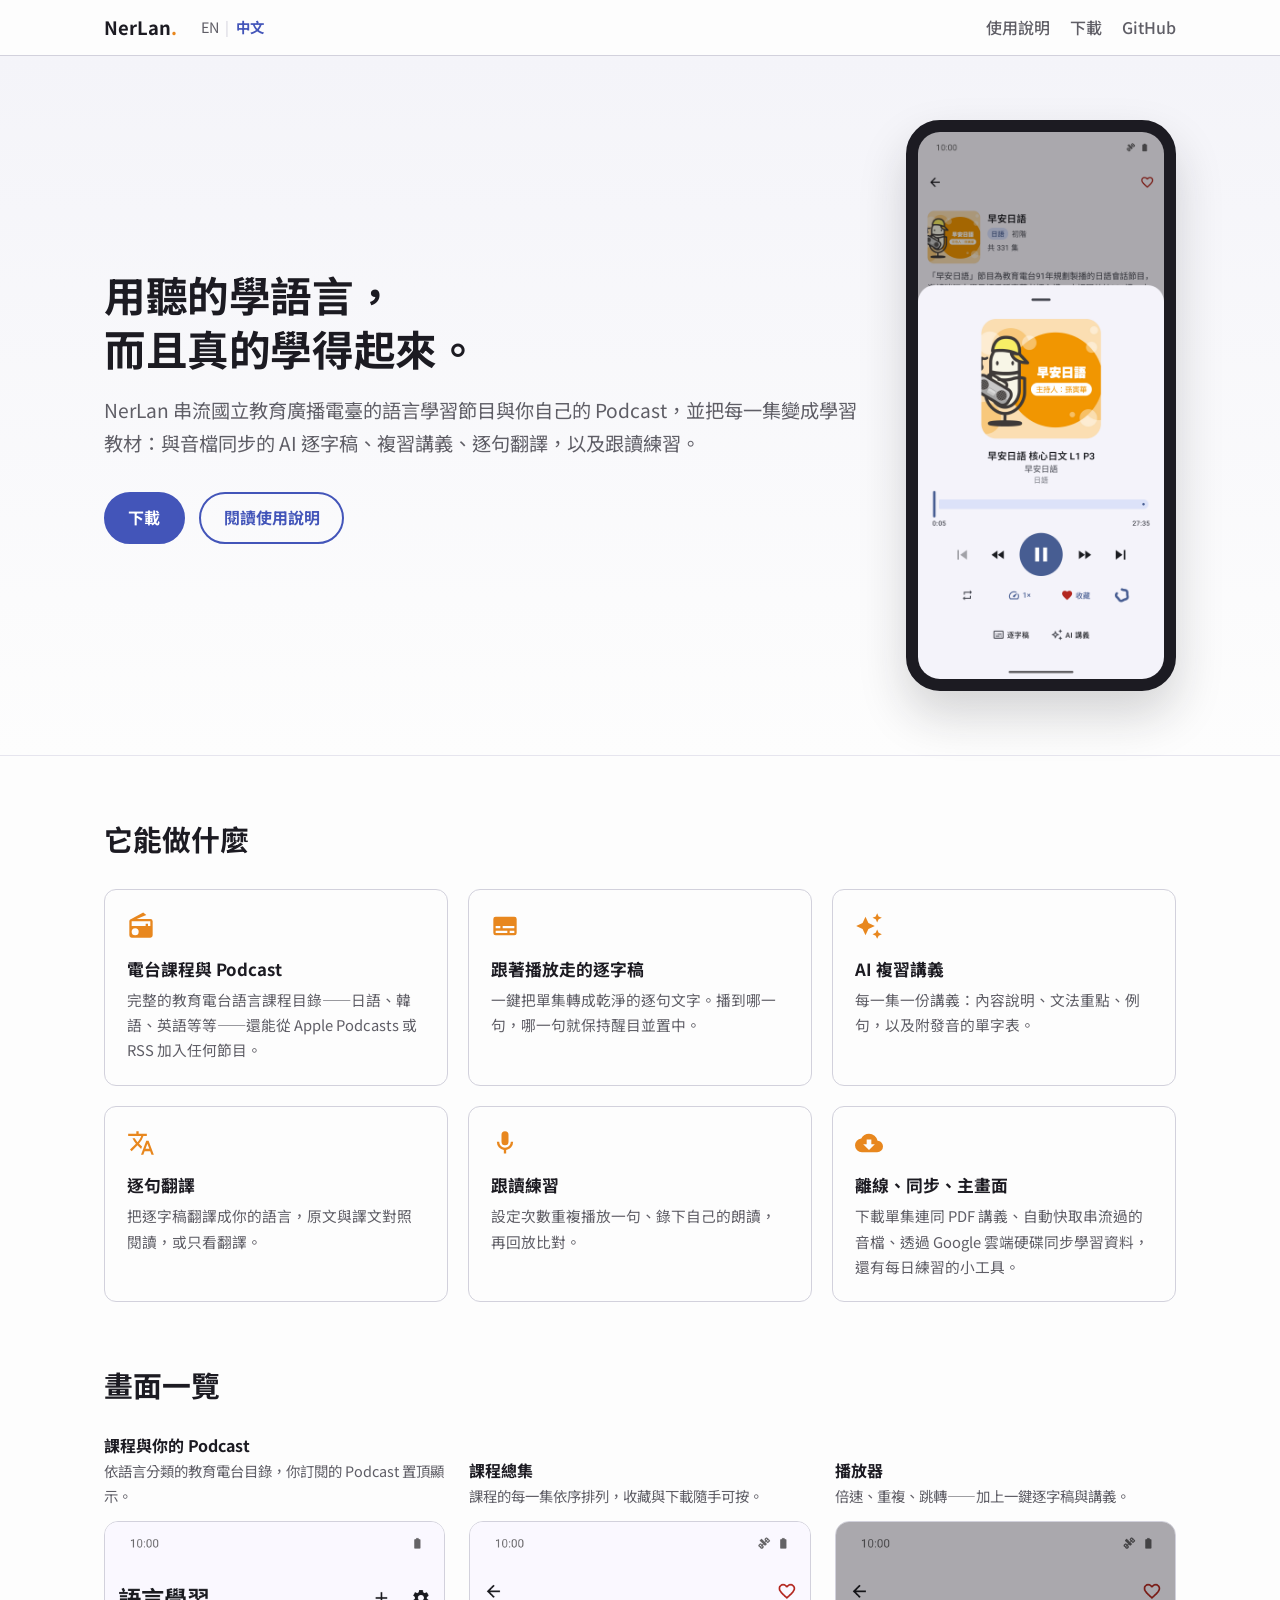
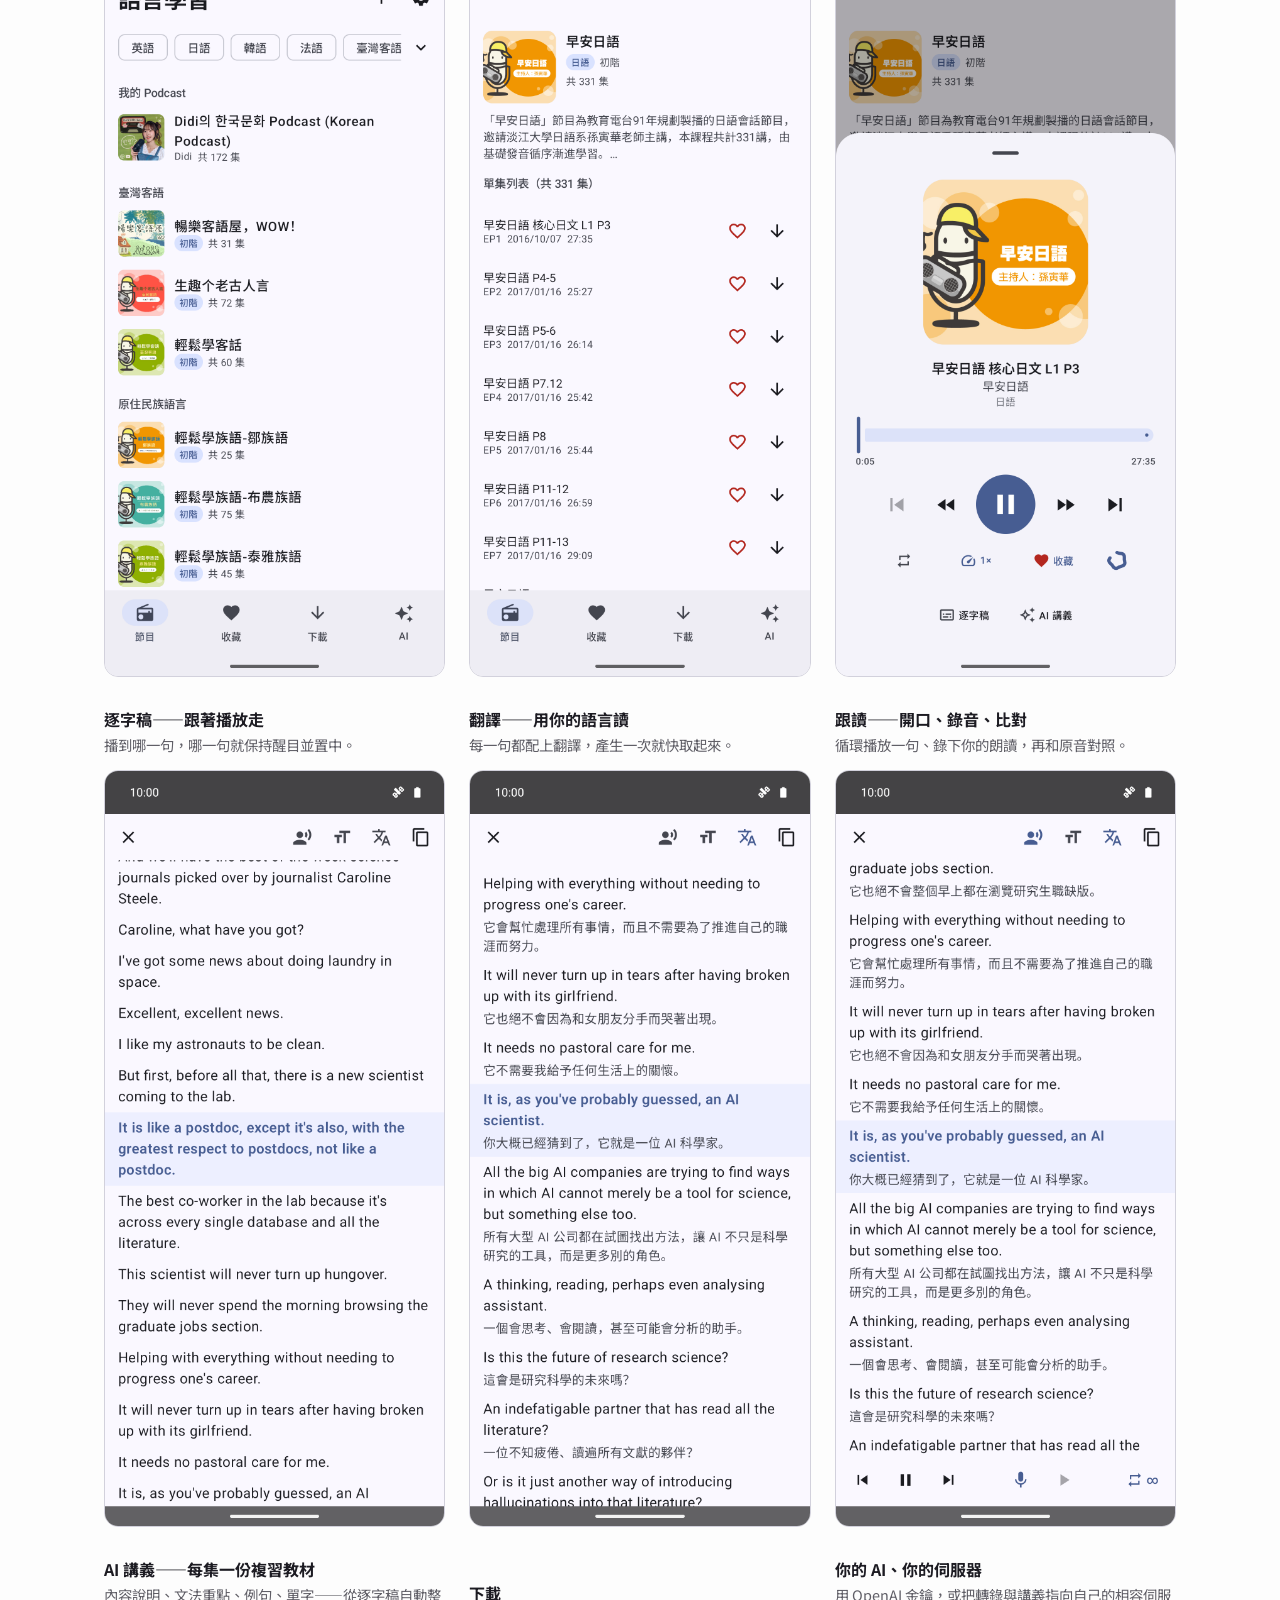
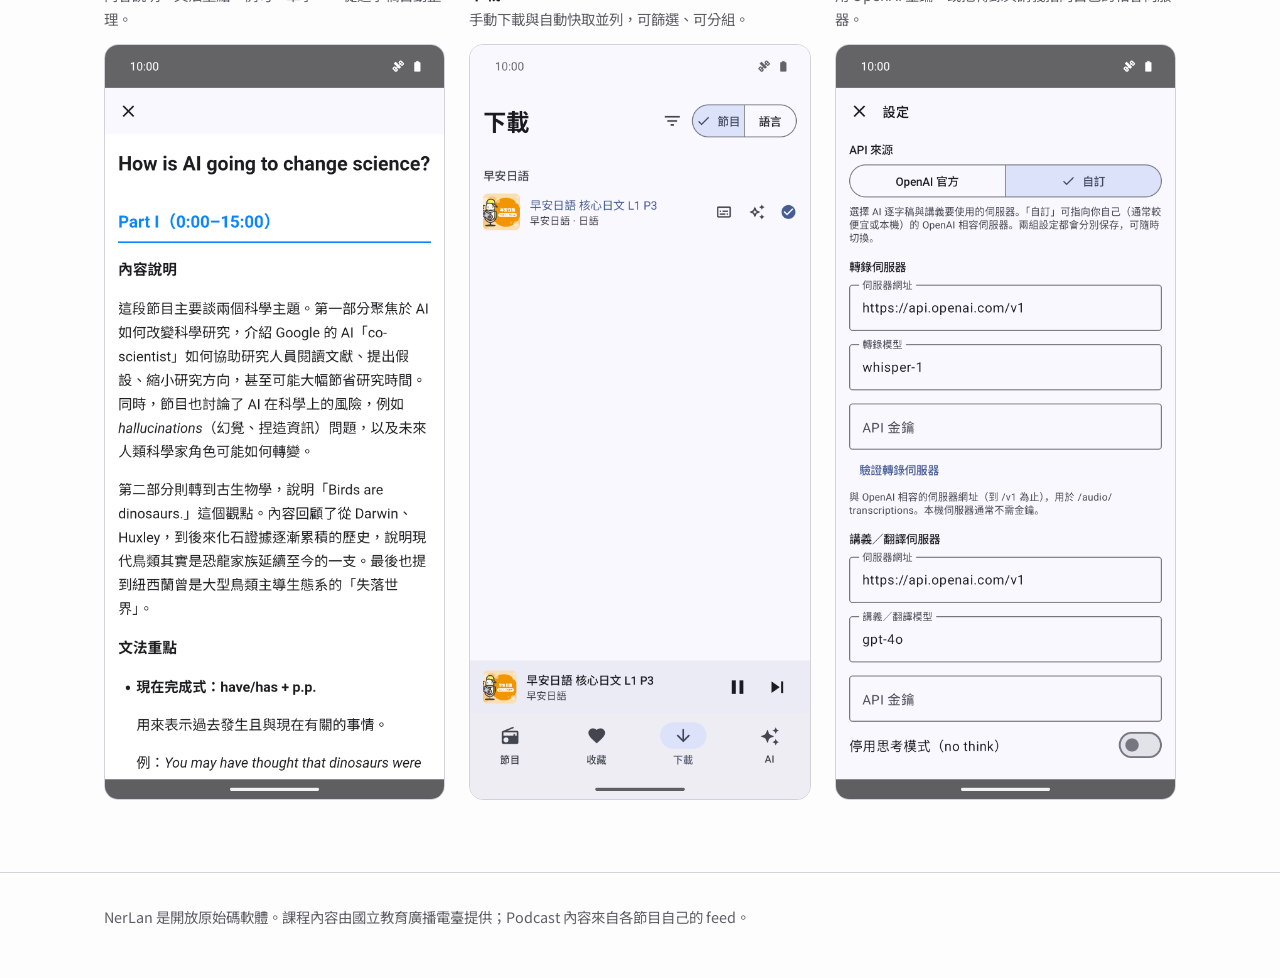
==== docs/zh-tw/index.html @ 179042fc "Add bilingual docs site under docs/, modeled on the EinkBro site Static HTML with no build step, ser" ====
<!-- translated-from: ../index.html @ e503b50 -->
<!DOCTYPE html>
<html lang="zh-Hant-TW">
<head>
  <meta charset="utf-8">
  <meta name="viewport" content="width=device-width, initial-scale=1">
  <title>NerLan — 用聽的學語言，加上 AI 學習工具</title>
  <meta name="description" content="NerLan 把國立教育廣播電臺的語言課程與 Podcast 變成完整的學習流程：與播放同步的 AI 逐字稿、複習講義、翻譯與跟讀練習。">
  <link rel="stylesheet" href="../style.css">
  <script defer src="../lang-banner.js"></script>
</head>
<body>

<nav class="site-nav">
  <div class="container">
    <a href="index.html" class="site-nav__logo">NerLan<span class="dot">.</span></a>
    <button class="nav-toggle" onclick="document.querySelector('.site-nav__links').classList.toggle('open')" aria-label="切換選單">&#9776;</button>
    <ul class="site-nav__links">
      <li><a href="guide.html">使用說明</a></li>
      <li><a href="download.html">下載</a></li>
      <li><a href="https://github.com/plateaukao/nerlan-android">GitHub</a></li>
    </ul>
  </div>
</nav>

<header class="hero">
  <div class="container">
    <div class="hero__copy">
      <h1>用聽的學語言，<br>而且真的學得起來。</h1>
      <p class="tagline">NerLan 串流國立教育廣播電臺的語言學習節目與你自己的 Podcast，並把每一集變成學習教材：與音檔同步的 AI 逐字稿、複習講義、逐句翻譯，以及跟讀練習。</p>
      <div class="hero__cta">
        <a class="btn btn--primary" href="download.html">下載</a>
        <a class="btn btn--ghost" href="guide.html">閱讀使用說明</a>
      </div>
    </div>
    <div class="hero__shot">
      <img src="../images/player.png" alt="NerLan 播放器正在播放日語課程" width="1080" height="2400">
    </div>
  </div>
</header>

<section class="features">
  <div class="container">
    <h2>它能做什麼</h2>
    <div class="features__grid">

      <a class="feature-card" href="guide.html#programs">
        <svg viewBox="0 0 24 24" aria-hidden="true"><path d="M3.24 6.15C2.51 6.43 2 7.17 2 8v12a2 2 0 0 0 2 2h16a2 2 0 0 0 2-2V8a2 2 0 0 0-2-2H8.3l8.26-3.34L13.88.5 3.24 6.15zM7 20a3 3 0 1 1 0-6 3 3 0 0 1 0 6zm13-8h-2v-2h-2v2H4V8h16v4z"/></svg>
        <h3>電台課程與 Podcast</h3>
        <p>完整的教育電台語言課程目錄——日語、韓語、英語等等——還能從 Apple Podcasts 或 RSS 加入任何節目。</p>
      </a>

      <a class="feature-card" href="guide.html#transcripts">
        <svg viewBox="0 0 24 24" aria-hidden="true"><path d="M20 4H4a2 2 0 0 0-2 2v12a2 2 0 0 0 2 2h16a2 2 0 0 0 2-2V6a2 2 0 0 0-2-2zM4 12h4v2H4v-2zm10 6H4v-2h10v2zm6 0h-4v-2h4v2zm0-4H10v-2h10v2z"/></svg>
        <h3>跟著播放走的逐字稿</h3>
        <p>一鍵把單集轉成乾淨的逐句文字。播到哪一句，哪一句就保持醒目並置中。</p>
      </a>

      <a class="feature-card" href="guide.html#handouts">
        <svg viewBox="0 0 24 24" aria-hidden="true"><path d="m19 9 1.25-2.75L23 5l-2.75-1.25L19 1l-1.25 2.75L15 5l2.75 1.25L19 9zm-7.5.5L9 4 6.5 9.5 1 12l5.5 2.5L9 20l2.5-5.5L17 12l-5.5-2.5zM19 15l-1.25 2.75L15 19l2.75 1.25L19 23l1.25-2.75L23 19l-2.75-1.25L19 15z"/></svg>
        <h3>AI 複習講義</h3>
        <p>每一集一份講義：內容說明、文法重點、例句，以及附發音的單字表。</p>
      </a>

      <a class="feature-card" href="guide.html#translation">
        <svg viewBox="0 0 24 24" aria-hidden="true"><path d="m12.87 15.07-2.54-2.51.03-.03A17.52 17.52 0 0 0 14.07 6H17V4h-7V2H8v2H1v2h11.17C11.5 7.92 10.44 9.75 9 11.35 8.07 10.32 7.3 9.19 6.69 8h-2c.73 1.63 1.73 3.17 2.98 4.56l-5.09 5.02L4 19l5-5 3.11 3.11.76-2.04zM18.5 10h-2L12 22h2l1.12-3h4.75L21 22h2l-4.5-12zm-2.62 7 1.62-4.33L19.12 17h-3.24z"/></svg>
        <h3>逐句翻譯</h3>
        <p>把逐字稿翻譯成你的語言，原文與譯文對照閱讀，或只看翻譯。</p>
      </a>

      <a class="feature-card" href="guide.html#shadowing">
        <svg viewBox="0 0 24 24" aria-hidden="true"><path d="M12 14a3 3 0 0 0 3-3V5a3 3 0 0 0-6 0v6a3 3 0 0 0 3 3zm5-3a5 5 0 0 1-10 0H5a7 7 0 0 0 6 6.92V21h2v-3.08A7 7 0 0 0 19 11h-2z"/></svg>
        <h3>跟讀練習</h3>
        <p>設定次數重複播放一句、錄下自己的朗讀，再回放比對。</p>
      </a>

      <a class="feature-card" href="guide.html#downloads">
        <svg viewBox="0 0 24 24" aria-hidden="true"><path d="M19.35 10.04A7.49 7.49 0 0 0 12 4C9.11 4 6.6 5.64 5.35 8.04A5.994 5.994 0 0 0 0 14a6 6 0 0 0 6 6h13a5 5 0 0 0 5-5c0-2.64-2.05-4.78-4.65-4.96zM17 13l-5 5-5-5h3V9h4v4h3z"/></svg>
        <h3>離線、同步、主畫面</h3>
        <p>下載單集連同 PDF 講義、自動快取串流過的音檔、透過 Google 雲端硬碟同步學習資料，還有每日練習的小工具。</p>
      </a>

    </div>
  </div>
</section>

<section class="gallery">
  <div class="container">
    <h2>畫面一覽</h2>
    <div class="gallery__grid">
      <figure class="gallery__item"><img src="../images/podcast.png" alt="節目列表與訂閱的 Podcast" loading="lazy"><figcaption><h3>課程與你的 Podcast</h3><p>依語言分類的教育電台目錄，你訂閱的 Podcast 置頂顯示。</p></figcaption></figure>
      <figure class="gallery__item"><img src="../images/program-detail.png" alt="節目頁與單集列表" loading="lazy"><figcaption><h3>課程總集</h3><p>課程的每一集依序排列，收藏與下載隨手可按。</p></figcaption></figure>
      <figure class="gallery__item"><img src="../images/player.png" alt="完整播放器" loading="lazy"><figcaption><h3>播放器</h3><p>倍速、重複、跳轉——加上一鍵逐字稿與講義。</p></figcaption></figure>
      <figure class="gallery__item"><img src="../images/transcript.png" alt="逐字稿，朗讀中的句子醒目顯示" loading="lazy"><figcaption><h3>逐字稿——跟著播放走</h3><p>播到哪一句，哪一句就保持醒目並置中。</p></figcaption></figure>
      <figure class="gallery__item"><img src="../images/translation.png" alt="雙語逐字稿，每句下方附翻譯" loading="lazy"><figcaption><h3>翻譯——用你的語言讀</h3><p>每一句都配上翻譯，產生一次就快取起來。</p></figcaption></figure>
      <figure class="gallery__item"><img src="../images/shadowing.png" alt="跟讀模式與練習控制列" loading="lazy"><figcaption><h3>跟讀——開口、錄音、比對</h3><p>循環播放一句、錄下你的朗讀，再和原音對照。</p></figcaption></figure>
      <figure class="gallery__item"><img src="../images/handout.png" alt="AI 產生的複習講義" loading="lazy"><figcaption><h3>AI 講義——每集一份複習教材</h3><p>內容說明、文法重點、例句、單字——從逐字稿自動整理。</p></figcaption></figure>
      <figure class="gallery__item"><img src="../images/downloads.png" alt="下載分頁" loading="lazy"><figcaption><h3>下載</h3><p>手動下載與自動快取並列，可篩選、可分組。</p></figcaption></figure>
      <figure class="gallery__item"><img src="../images/settings-custom.png" alt="自訂 AI 伺服器設定" loading="lazy"><figcaption><h3>你的 AI、你的伺服器</h3><p>用 OpenAI 金鑰，或把轉錄與講義指向自己的相容伺服器。</p></figcaption></figure>
    </div>
  </div>
</section>

<footer class="site-footer">
  <div class="container">
    NerLan 是開放原始碼軟體。課程內容由國立教育廣播電臺提供；Podcast 內容來自各節目自己的 feed。
  </div>
</footer>

</body>
</html>
---- docs/style.css ----
/* NerLan docs site — single stylesheet, no build step.
   Structure follows the EinkBro docs site; palette is NerLan's own:
   indigo from the app's player controls, orange from the app icon. */

@import url('https://fonts.googleapis.com/css2?family=Noto+Sans+TC:wght@400;500;700&family=JetBrains+Mono:wght@400;600&display=swap');

:root {
  --ink: #1c1b22;
  --paper: #fdfdfd;
  --mid: #5f5e66;
  --faint: #e6e5ee;
  --hairline: #d2d1dc;
  --wash: #f4f4f9;
  --accent: #4355b9;
  --accent-soft: #e2e6f9;
  --warm: #e8871e;
  --font-body: 'Noto Sans TC', system-ui, -apple-system, 'Segoe UI', sans-serif;
  --font-mono: 'JetBrains Mono', 'Menlo', monospace;
  --max-w: 1120px;
  --nav-h: 56px;
}

* { box-sizing: border-box; }

html {
  scroll-behavior: smooth;
  scroll-padding-top: calc(var(--nav-h) + 24px);
}

body {
  margin: 0;
  font-family: var(--font-body);
  color: var(--ink);
  background: var(--paper);
  line-height: 1.7;
}

.container {
  max-width: var(--max-w);
  margin: 0 auto;
  padding: 0 24px;
}

a { color: var(--accent); }
a:hover { text-decoration-thickness: 2px; }

h1, h2, h3, h4 { line-height: 1.3; font-weight: 700; }

code {
  font-family: var(--font-mono);
  font-size: 0.875em;
  background: var(--wash);
  border: 1px solid var(--faint);
  border-radius: 4px;
  padding: 0.1em 0.35em;
}

pre {
  background: var(--ink);
  color: var(--paper);
  border-radius: 8px;
  padding: 1rem 1.25rem;
  overflow-x: auto;
}
pre code { background: none; border: none; color: inherit; padding: 0; }

/* ---------- Nav ---------- */

.site-nav {
  position: sticky;
  top: 0;
  z-index: 50;
  height: var(--nav-h);
  background: rgba(253, 253, 253, 0.92);
  backdrop-filter: blur(8px);
  border-bottom: 1px solid var(--hairline);
}

.site-nav .container {
  height: 100%;
  display: flex;
  align-items: center;
  gap: 1.5rem;
}

.site-nav__logo {
  font-weight: 700;
  font-size: 1.15rem;
  text-decoration: none;
  color: var(--ink);
}
.site-nav__logo .dot { color: var(--warm); }

.site-nav__links {
  display: flex;
  gap: 1.25rem;
  list-style: none;
  margin: 0 0 0 auto;
  padding: 0;
}

.site-nav__links a {
  text-decoration: none;
  color: var(--mid);
  font-weight: 500;
}
.site-nav__links a:hover, .site-nav__links a.active { color: var(--accent); }

.site-nav__lang {
  display: flex;
  align-items: center;
  gap: 0.4rem;
  font-size: 0.9rem;
}
.site-nav__lang a { text-decoration: none; color: var(--mid); }
.site-nav__lang a.current { color: var(--accent); font-weight: 700; }
.site-nav__lang-sep { color: var(--hairline); }

.nav-toggle {
  display: none;
  margin-left: auto;
  background: none;
  border: 1px solid var(--hairline);
  border-radius: 6px;
  font-size: 1.1rem;
  padding: 0.15rem 0.5rem;
  cursor: pointer;
  color: var(--ink);
}

/* ---------- Hero ---------- */

.hero {
  background: linear-gradient(180deg, var(--wash) 0%, var(--paper) 100%);
  border-bottom: 1px solid var(--faint);
}

.hero .container {
  display: flex;
  align-items: center;
  gap: 3rem;
  padding-top: 4rem;
  padding-bottom: 4rem;
}

.hero__copy { flex: 1; }

.hero__copy h1 {
  font-size: 2.6rem;
  margin: 0 0 1rem;
  letter-spacing: -0.01em;
}

.hero__copy .tagline {
  font-size: 1.2rem;
  color: var(--mid);
  margin-bottom: 2rem;
}

.hero__cta { display: flex; gap: 0.9rem; flex-wrap: wrap; }

.btn {
  display: inline-block;
  padding: 0.65rem 1.4rem;
  border-radius: 999px;
  text-decoration: none;
  font-weight: 700;
  border: 2px solid var(--accent);
}
.btn--primary { background: var(--accent); color: #fff; }
.btn--primary:hover { background: #364598; border-color: #364598; }
.btn--ghost { color: var(--accent); }
.btn--ghost:hover { background: var(--accent-soft); }

/* Phone bezel drawn in CSS; overflow clips the screenshot so the inner
   corner radius stays parallel to the outer one. */
.hero__shot {
  width: 270px;
  flex-shrink: 0;
  border: 12px solid var(--ink);
  border-radius: 34px;
  background: var(--ink);
  overflow: hidden;
  box-shadow: 0 24px 48px rgba(28, 27, 34, 0.18);
}
.hero__shot img { display: block; width: 100%; height: auto; }

/* ---------- Feature cards ---------- */

.features { padding: 4rem 0; }

.features h2, .gallery h2 { font-size: 1.8rem; margin: 0 0 2rem; }

.features__grid {
  display: grid;
  grid-template-columns: repeat(3, 1fr);
  gap: 1.25rem;
}

.feature-card {
  display: block;
  text-decoration: none;
  color: var(--ink);
  border: 1px solid var(--hairline);
  border-radius: 12px;
  padding: 1.4rem;
  transition: border-color 0.15s, transform 0.15s;
}
.feature-card:hover {
  border-color: var(--accent);
  transform: translateY(-2px);
}
.feature-card svg { width: 28px; height: 28px; fill: var(--warm); }
.feature-card h3 { margin: 0.7rem 0 0.4rem; font-size: 1.05rem; }
.feature-card p { margin: 0; color: var(--mid); font-size: 0.92rem; }

/* ---------- Gallery ---------- */

.gallery { padding: 0 0 4.5rem; }

.gallery__grid {
  display: grid;
  grid-template-columns: repeat(3, 1fr);
  gap: 2rem 1.5rem;
}

/* Caption above the image without reordering markup. */
.gallery__item {
  margin: 0;
  display: flex;
  flex-direction: column-reverse;
}
.gallery__item img {
  width: 100%;
  height: auto;
  border: 1px solid var(--hairline);
  border-radius: 14px;
}
.gallery__item h3 { margin: 0 0 0.2rem; font-size: 1rem; }
.gallery__item p { margin: 0 0 0.8rem; color: var(--mid); font-size: 0.9rem; }

/* ---------- Guide layout ---------- */

.guide-layout {
  display: grid;
  grid-template-columns: 230px 1fr;
  gap: 3rem;
  padding-top: 2.5rem;
  padding-bottom: 4rem;
}

.guide-sidebar {
  position: sticky;
  top: calc(var(--nav-h) + 1.5rem);
  align-self: start;
  max-height: calc(100vh - var(--nav-h) - 3rem);
  overflow-y: auto;
  font-size: 0.92rem;
}

.toc-section {
  font-weight: 700;
  margin: 1.2rem 0 0.3rem;
  color: var(--ink);
}
.toc-section:first-child { margin-top: 0; }

.guide-sidebar ul { list-style: none; margin: 0; padding: 0; }
.guide-sidebar li { margin: 0.25rem 0; }
.guide-sidebar a { text-decoration: none; color: var(--mid); }
.guide-sidebar a:hover { color: var(--accent); }

.guide-main { min-width: 0; }
.guide-main section { margin-bottom: 3rem; }
.guide-main h2 {
  font-size: 1.5rem;
  border-bottom: 2px solid var(--faint);
  padding-bottom: 0.4rem;
  margin: 0 0 1rem;
}
.guide-main h3 { font-size: 1.15rem; margin: 1.6rem 0 0.6rem; }

.device-img {
  width: 300px;
  max-width: 100%;
  height: auto;
  border: 1px solid var(--hairline);
  border-radius: 14px;
  margin: 0.8rem 0;
}

.img-row { display: flex; gap: 1rem; flex-wrap: wrap; }

/* Setting reference rows */
.setting-item {
  display: grid;
  grid-template-columns: 200px 1fr;
  gap: 1rem;
  padding: 0.65rem 0;
  border-bottom: 1px solid var(--faint);
}
.setting-item__name { font-weight: 700; }
.setting-item__desc { color: var(--mid); }

.tag {
  display: inline-block;
  font-size: 0.75rem;
  font-weight: 700;
  color: var(--accent);
  background: var(--accent-soft);
  border-radius: 4px;
  padding: 0.05rem 0.45rem;
  margin-right: 0.4rem;
  vertical-align: 0.1em;
}

.note {
  background: var(--wash);
  border-left: 4px solid var(--warm);
  border-radius: 0 8px 8px 0;
  padding: 0.8rem 1.1rem;
  margin: 1rem 0;
}

/* Tables */
.table-wrap { overflow-x: auto; }

table {
  border-collapse: separate;
  border-spacing: 0;
  width: 100%;
  border: 1px solid var(--hairline);
  border-radius: 10px;
  overflow: hidden;
  font-size: 0.95rem;
}
th, td {
  text-align: left;
  padding: 0.6rem 0.9rem;
  border-bottom: 1px solid var(--faint);
  vertical-align: top;
}
tr:last-child td { border-bottom: none; }
th { background: var(--wash); }

/* ---------- Download page ---------- */

.download-cards {
  display: grid;
  grid-template-columns: repeat(2, 1fr);
  gap: 1.25rem;
  margin: 2rem 0 3rem;
}

.download-card {
  border: 1px solid var(--hairline);
  border-radius: 12px;
  padding: 1.5rem;
}
.download-card h3 { margin-top: 0; }

.changelog-version {
  border-bottom: 1px solid var(--faint);
  padding: 1.2rem 0;
}
.changelog-version h3 {
  font-size: 1.3rem;
  margin: 0 0 0.4rem;
  color: var(--accent);
}
.changelog-version h4 { margin: 0.9rem 0 0.3rem; }
.changelog-version ul { margin: 0.2rem 0 0.6rem; }

/* ---------- Page header / footer ---------- */

.page-header { padding: 2.5rem 0 0; }
.page-header h1 { font-size: 2rem; margin: 0 0 0.4rem; }
.page-header p { color: var(--mid); margin: 0; }

.site-footer {
  border-top: 1px solid var(--hairline);
  padding: 2rem 0 3rem;
  color: var(--mid);
  font-size: 0.9rem;
}

/* ---------- Responsive ---------- */

@media (max-width: 900px) {
  .features__grid, .gallery__grid { grid-template-columns: repeat(2, 1fr); }
}

@media (max-width: 768px) {
  .nav-toggle { display: block; }
  .site-nav__links {
    display: none;
    position: absolute;
    top: var(--nav-h);
    left: 0;
    right: 0;
    background: var(--paper);
    border-bottom: 1px solid var(--hairline);
    flex-direction: column;
    gap: 0;
    padding: 0.5rem 24px 1rem;
  }
  .site-nav__links.open { display: flex; }
  .site-nav__links li { padding: 0.35rem 0; }

  .hero .container { flex-direction: column-reverse; text-align: center; }
  .hero__cta { justify-content: center; }
  .hero__copy h1 { font-size: 2rem; }
  .hero__shot { width: 230px; }

  .guide-layout { grid-template-columns: 1fr; gap: 1.5rem; }
  .guide-sidebar {
    position: static;
    max-height: none;
    border-bottom: 1px solid var(--hairline);
    padding-bottom: 1rem;
  }
  .setting-item { grid-template-columns: 1fr; gap: 0.15rem; }
  .download-cards { grid-template-columns: 1fr; }
}

@media (max-width: 480px) {
  .features__grid, .gallery__grid { grid-template-columns: 1fr; }
  .device-img { width: 100%; }
}
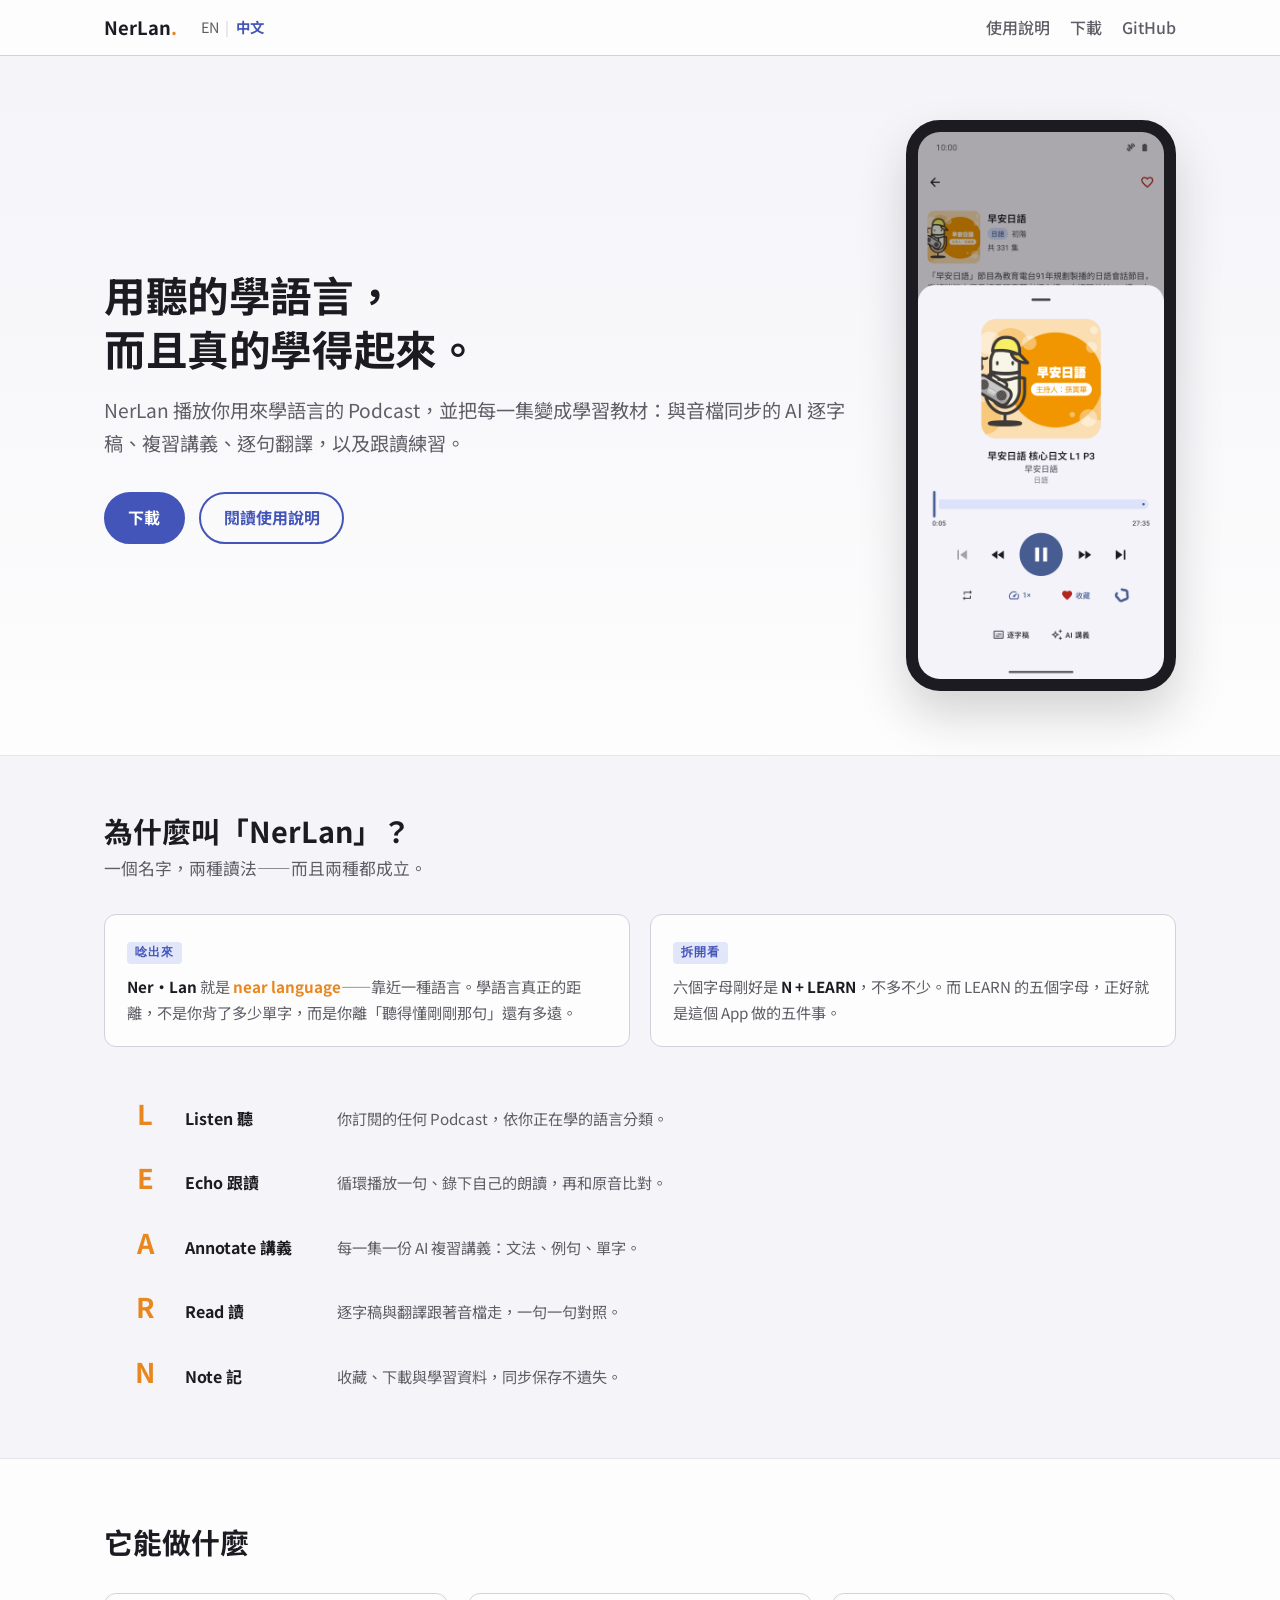
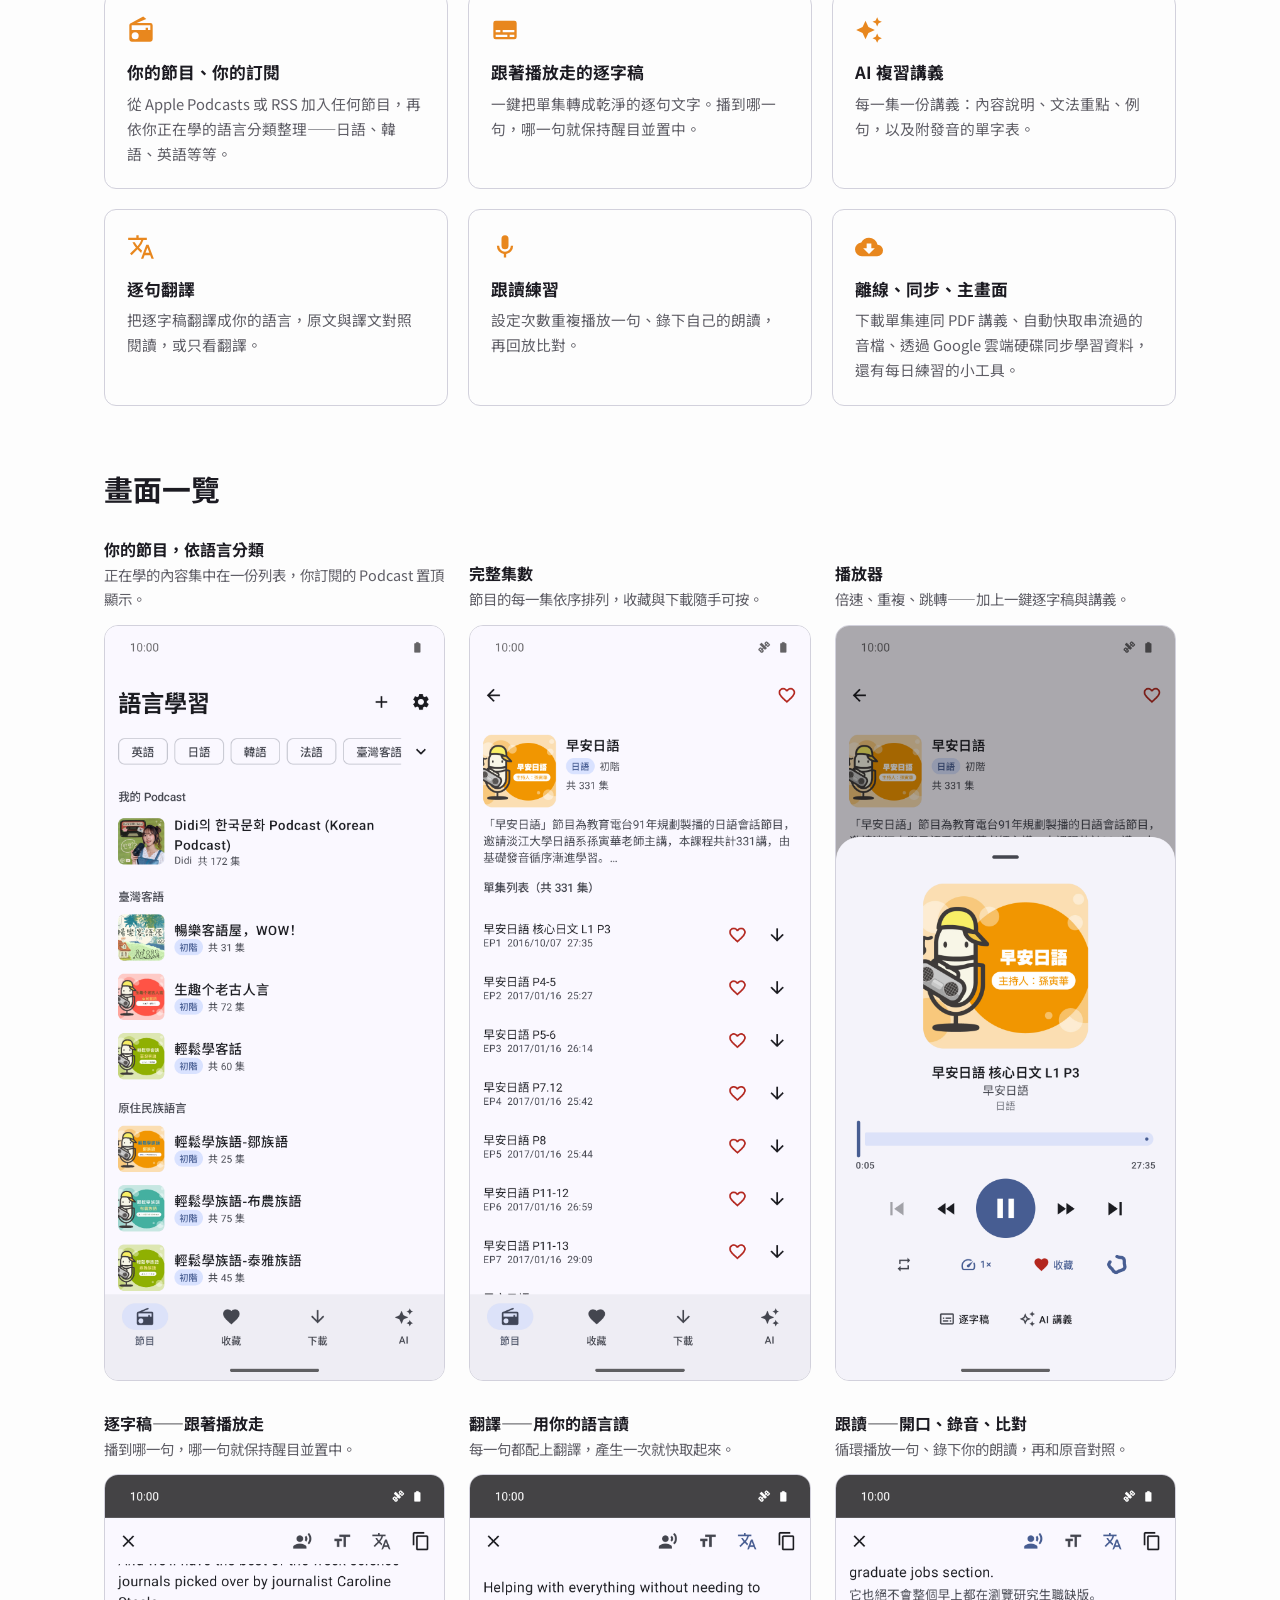
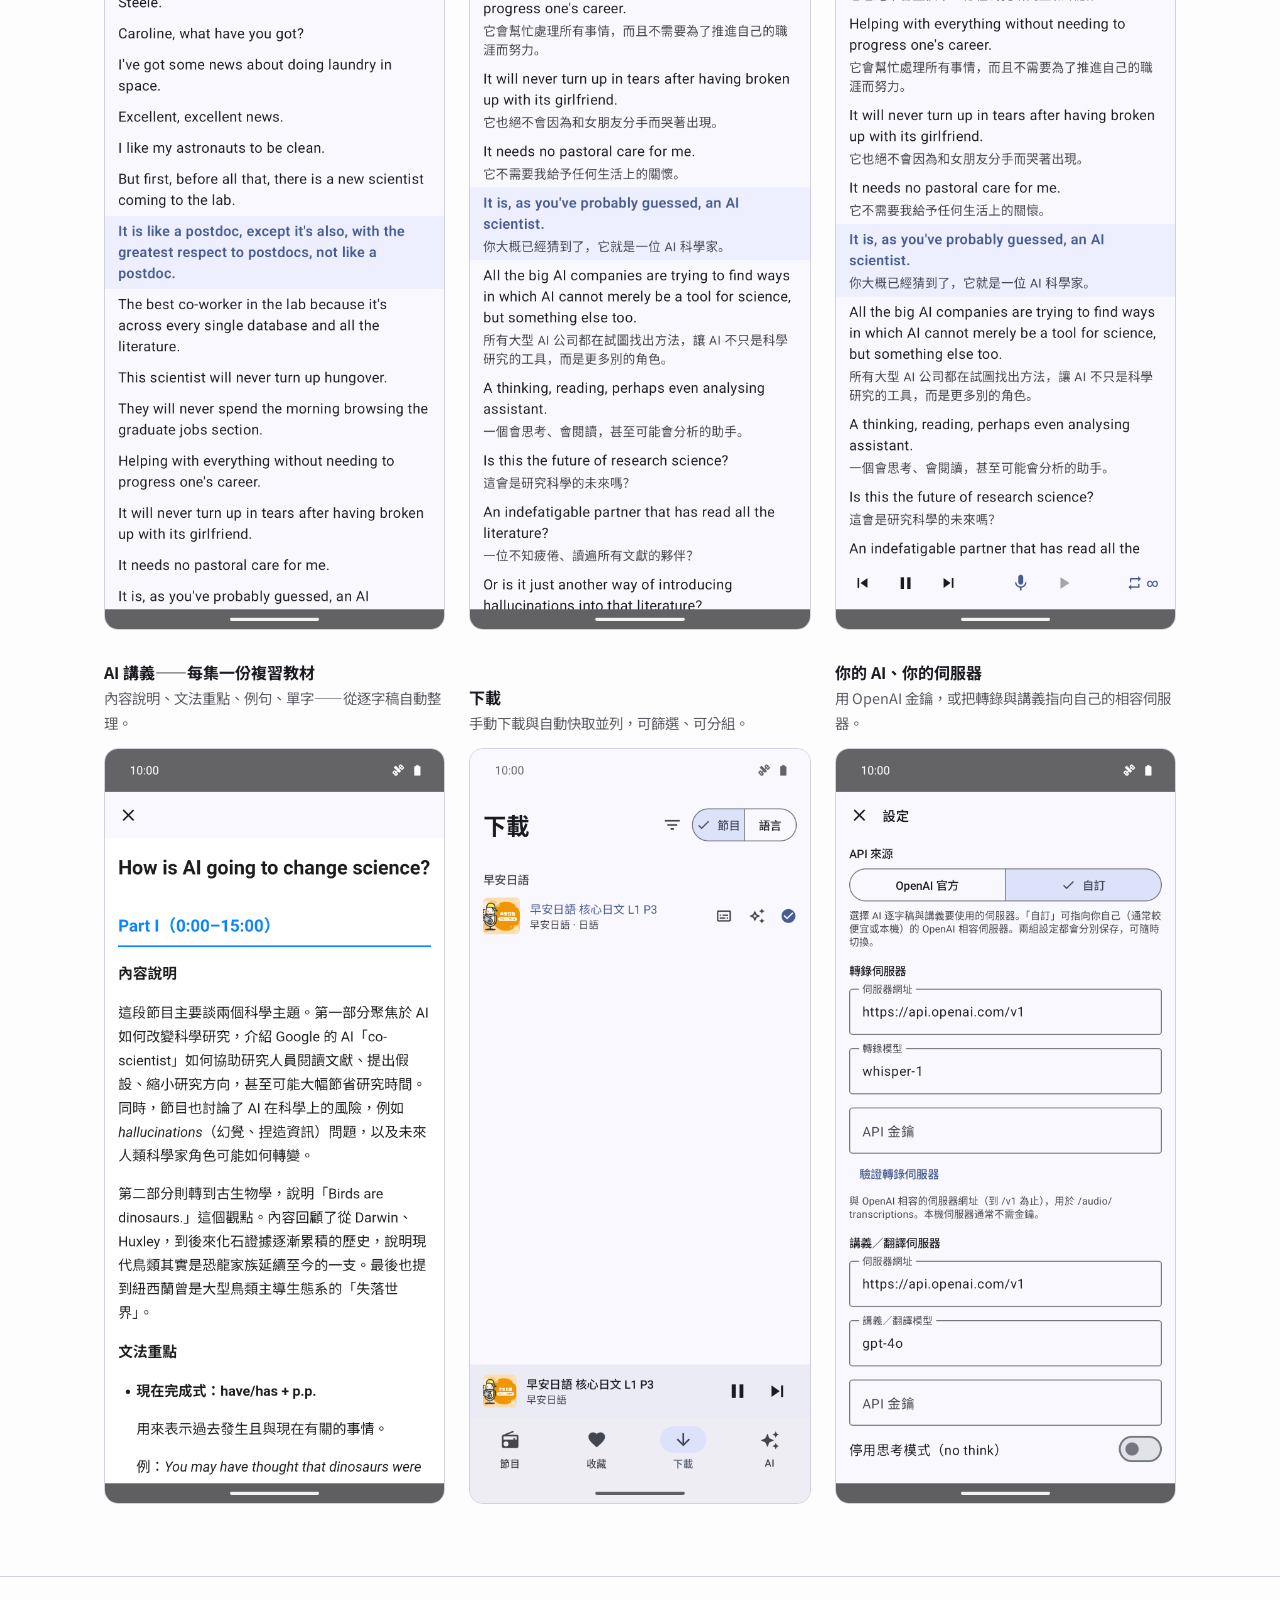
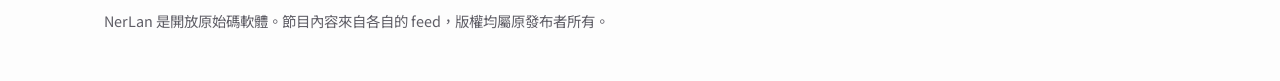
==== commit 079aceee: "Docs: drop NER framing, add a "Why NerLan?" naming section The site described the app as streaming N" ====
--- a/docs/zh-tw/index.html
+++ b/docs/zh-tw/index.html
@@ -5,7 +5,7 @@
   <meta charset="utf-8">
   <meta name="viewport" content="width=device-width, initial-scale=1">
   <title>NerLan — 用聽的學語言，加上 AI 學習工具</title>
-  <meta name="description" content="NerLan 把國立教育廣播電臺的語言課程與 Podcast 變成完整的學習流程：與播放同步的 AI 逐字稿、複習講義、翻譯與跟讀練習。">
+  <meta name="description" content="NerLan 把你用來學語言的 Podcast 變成完整的學習流程：與播放同步的 AI 逐字稿、複習講義、翻譯與跟讀練習。">
   <link rel="stylesheet" href="../style.css">
   <script defer src="../lang-banner.js"></script>
 </head>
@@ -27,17 +27,43 @@
   <div class="container">
     <div class="hero__copy">
       <h1>用聽的學語言，<br>而且真的學得起來。</h1>
-      <p class="tagline">NerLan 串流國立教育廣播電臺的語言學習節目與你自己的 Podcast，並把每一集變成學習教材：與音檔同步的 AI 逐字稿、複習講義、逐句翻譯，以及跟讀練習。</p>
+      <p class="tagline">NerLan 播放你用來學語言的 Podcast，並把每一集變成學習教材：與音檔同步的 AI 逐字稿、複習講義、逐句翻譯，以及跟讀練習。</p>
       <div class="hero__cta">
         <a class="btn btn--primary" href="download.html">下載</a>
         <a class="btn btn--ghost" href="guide.html">閱讀使用說明</a>
       </div>
     </div>
     <div class="hero__shot">
-      <img src="../images/player.png" alt="NerLan 播放器正在播放日語課程" width="1080" height="2400">
+      <img src="../images/player.png" alt="NerLan 播放器正在播放日語節目" width="1080" height="2400">
     </div>
   </div>
 </header>
+
+<section class="naming">
+  <div class="container">
+    <h2>為什麼叫「NerLan」？</h2>
+    <p class="naming__lede">一個名字，兩種讀法——而且兩種都成立。</p>
+
+    <div class="naming__readings">
+      <div class="reading">
+        <span class="reading__k">唸出來</span>
+        <p><strong>Ner·Lan</strong> 就是 <em>near language</em>——靠近一種語言。學語言真正的距離，不是你背了多少單字，而是你離「聽得懂剛剛那句」還有多遠。</p>
+      </div>
+      <div class="reading">
+        <span class="reading__k">拆開看</span>
+        <p>六個字母剛好是 <strong>N + LEARN</strong>，不多不少。而 LEARN 的五個字母，正好就是這個 App 做的五件事。</p>
+      </div>
+    </div>
+
+    <ol class="learn-strip">
+      <li><a href="guide.html#programs"><span class="learn-strip__letter">L</span><span class="learn-strip__name">Listen 聽</span><span class="learn-strip__desc">你訂閱的任何 Podcast，依你正在學的語言分類。</span></a></li>
+      <li><a href="guide.html#shadowing"><span class="learn-strip__letter">E</span><span class="learn-strip__name">Echo 跟讀</span><span class="learn-strip__desc">循環播放一句、錄下自己的朗讀，再和原音比對。</span></a></li>
+      <li><a href="guide.html#handouts"><span class="learn-strip__letter">A</span><span class="learn-strip__name">Annotate 講義</span><span class="learn-strip__desc">每一集一份 AI 複習講義：文法、例句、單字。</span></a></li>
+      <li><a href="guide.html#transcripts"><span class="learn-strip__letter">R</span><span class="learn-strip__name">Read 讀</span><span class="learn-strip__desc">逐字稿與翻譯跟著音檔走，一句一句對照。</span></a></li>
+      <li><a href="guide.html#downloads"><span class="learn-strip__letter">N</span><span class="learn-strip__name">Note 記</span><span class="learn-strip__desc">收藏、下載與學習資料，同步保存不遺失。</span></a></li>
+    </ol>
+  </div>
+</section>
 
 <section class="features">
   <div class="container">
@@ -46,8 +72,8 @@
 
       <a class="feature-card" href="guide.html#programs">
         <svg viewBox="0 0 24 24" aria-hidden="true"><path d="M3.24 6.15C2.51 6.43 2 7.17 2 8v12a2 2 0 0 0 2 2h16a2 2 0 0 0 2-2V8a2 2 0 0 0-2-2H8.3l8.26-3.34L13.88.5 3.24 6.15zM7 20a3 3 0 1 1 0-6 3 3 0 0 1 0 6zm13-8h-2v-2h-2v2H4V8h16v4z"/></svg>
-        <h3>電台課程與 Podcast</h3>
-        <p>完整的教育電台語言課程目錄——日語、韓語、英語等等——還能從 Apple Podcasts 或 RSS 加入任何節目。</p>
+        <h3>你的節目、你的訂閱</h3>
+        <p>從 Apple Podcasts 或 RSS 加入任何節目，再依你正在學的語言分類整理——日語、韓語、英語等等。</p>
       </a>
 
       <a class="feature-card" href="guide.html#transcripts">
@@ -88,8 +114,8 @@
   <div class="container">
     <h2>畫面一覽</h2>
     <div class="gallery__grid">
-      <figure class="gallery__item"><img src="../images/podcast.png" alt="節目列表與訂閱的 Podcast" loading="lazy"><figcaption><h3>課程與你的 Podcast</h3><p>依語言分類的教育電台目錄，你訂閱的 Podcast 置頂顯示。</p></figcaption></figure>
-      <figure class="gallery__item"><img src="../images/program-detail.png" alt="節目頁與單集列表" loading="lazy"><figcaption><h3>課程總集</h3><p>課程的每一集依序排列，收藏與下載隨手可按。</p></figcaption></figure>
+      <figure class="gallery__item"><img src="../images/podcast.png" alt="節目列表與訂閱的 Podcast" loading="lazy"><figcaption><h3>你的節目，依語言分類</h3><p>正在學的內容集中在一份列表，你訂閱的 Podcast 置頂顯示。</p></figcaption></figure>
+      <figure class="gallery__item"><img src="../images/program-detail.png" alt="節目頁與單集列表" loading="lazy"><figcaption><h3>完整集數</h3><p>節目的每一集依序排列，收藏與下載隨手可按。</p></figcaption></figure>
       <figure class="gallery__item"><img src="../images/player.png" alt="完整播放器" loading="lazy"><figcaption><h3>播放器</h3><p>倍速、重複、跳轉——加上一鍵逐字稿與講義。</p></figcaption></figure>
       <figure class="gallery__item"><img src="../images/transcript.png" alt="逐字稿，朗讀中的句子醒目顯示" loading="lazy"><figcaption><h3>逐字稿——跟著播放走</h3><p>播到哪一句，哪一句就保持醒目並置中。</p></figcaption></figure>
       <figure class="gallery__item"><img src="../images/translation.png" alt="雙語逐字稿，每句下方附翻譯" loading="lazy"><figcaption><h3>翻譯——用你的語言讀</h3><p>每一句都配上翻譯，產生一次就快取起來。</p></figcaption></figure>
@@ -103,7 +129,7 @@
 
 <footer class="site-footer">
   <div class="container">
-    NerLan 是開放原始碼軟體。課程內容由國立教育廣播電臺提供；Podcast 內容來自各節目自己的 feed。
+    NerLan 是開放原始碼軟體。節目內容來自各自的 feed，版權均屬原發布者所有。
   </div>
 </footer>
 
--- a/docs/style.css
+++ b/docs/style.css
@@ -214,6 +214,87 @@
 .feature-card h3 { margin: 0.7rem 0 0.4rem; font-size: 1.05rem; }
 .feature-card p { margin: 0; color: var(--mid); font-size: 0.92rem; }
 
+/* ---------- Naming ("Why NerLan?") ---------- */
+
+.naming {
+  background: var(--wash);
+  border-bottom: 1px solid var(--faint);
+  padding: 3.5rem 0;
+}
+
+.naming h2 { font-size: 1.8rem; margin: 0 0 0.3rem; }
+
+.naming__lede {
+  color: var(--mid);
+  margin: 0 0 2rem;
+  font-size: 1.05rem;
+}
+
+.naming__readings {
+  display: grid;
+  grid-template-columns: repeat(2, 1fr);
+  gap: 1.25rem;
+  margin-bottom: 2.5rem;
+}
+
+.reading {
+  background: var(--paper);
+  border: 1px solid var(--hairline);
+  border-radius: 12px;
+  padding: 1.3rem 1.4rem;
+}
+.reading__k {
+  display: inline-block;
+  font-family: var(--font-mono);
+  font-size: 0.72rem;
+  font-weight: 600;
+  letter-spacing: 0.08em;
+  text-transform: uppercase;
+  color: var(--accent);
+  background: var(--accent-soft);
+  border-radius: 4px;
+  padding: 0.1rem 0.5rem;
+  margin-bottom: 0.6rem;
+}
+.reading p { margin: 0; color: var(--mid); font-size: 0.95rem; }
+.reading strong { color: var(--ink); }
+.reading em { color: var(--warm); font-style: normal; font-weight: 700; }
+
+/* The five letters of LEARN, each linking to its section of the guide. */
+.learn-strip {
+  list-style: none;
+  margin: 0;
+  padding: 0;
+  display: grid;
+  gap: 0.5rem;
+  counter-reset: none;
+}
+.learn-strip a {
+  display: grid;
+  grid-template-columns: 3rem 8.5rem 1fr;
+  align-items: baseline;
+  gap: 1rem;
+  text-decoration: none;
+  color: var(--ink);
+  padding: 0.7rem 1rem;
+  border-radius: 10px;
+  border: 1px solid transparent;
+  transition: background 0.15s, border-color 0.15s;
+}
+.learn-strip a:hover {
+  background: var(--paper);
+  border-color: var(--hairline);
+}
+.learn-strip__letter {
+  font-size: 1.7rem;
+  font-weight: 700;
+  line-height: 1;
+  color: var(--warm);
+  text-align: center;
+}
+.learn-strip__name { font-weight: 700; }
+.learn-strip__desc { color: var(--mid); font-size: 0.95rem; }
+
 /* ---------- Gallery ---------- */
 
 .gallery { padding: 0 0 4.5rem; }
@@ -322,8 +403,37 @@
   margin: 1rem 0;
 }
 
+/* Widget cards: screenshot + name + description, replacing a table whose
+   narrow first column wrapped the CJK widget names character by character. */
+.widget-list {
+  display: grid;
+  grid-template-columns: repeat(2, 1fr);
+  gap: 1.5rem;
+  margin: 1rem 0;
+}
+.widget-card {
+  border: 1px solid var(--hairline);
+  border-radius: 12px;
+  padding: 1rem;
+}
+.widget-card img {
+  width: 100%;
+  height: auto;
+  border-radius: 10px;
+  border: 1px solid var(--faint);
+}
+.widget-card h3 {
+  margin: 0.7rem 0 0.3rem;
+  font-size: 1.05rem;
+  white-space: nowrap;
+}
+.widget-card p { margin: 0; color: var(--mid); font-size: 0.92rem; }
+
 /* Tables */
 .table-wrap { overflow-x: auto; }
+
+/* CJK labels used as row names must never wrap character-by-character. */
+td strong { white-space: nowrap; }
 
 table {
   border-collapse: separate;
@@ -388,6 +498,7 @@
 
 @media (max-width: 900px) {
   .features__grid, .gallery__grid { grid-template-columns: repeat(2, 1fr); }
+  .naming__readings { grid-template-columns: 1fr; }
 }
 
 @media (max-width: 768px) {
@@ -425,5 +536,9 @@
 
 @media (max-width: 480px) {
   .features__grid, .gallery__grid { grid-template-columns: 1fr; }
+  /* Letter stays in its own column; name and description stack beside it. */
+  .learn-strip a { grid-template-columns: 2.2rem 1fr; gap: 0.25rem 0.8rem; }
+  .learn-strip__letter { grid-row: span 2; align-self: center; }
   .device-img { width: 100%; }
-}
+  .widget-list { grid-template-columns: 1fr; }
+}
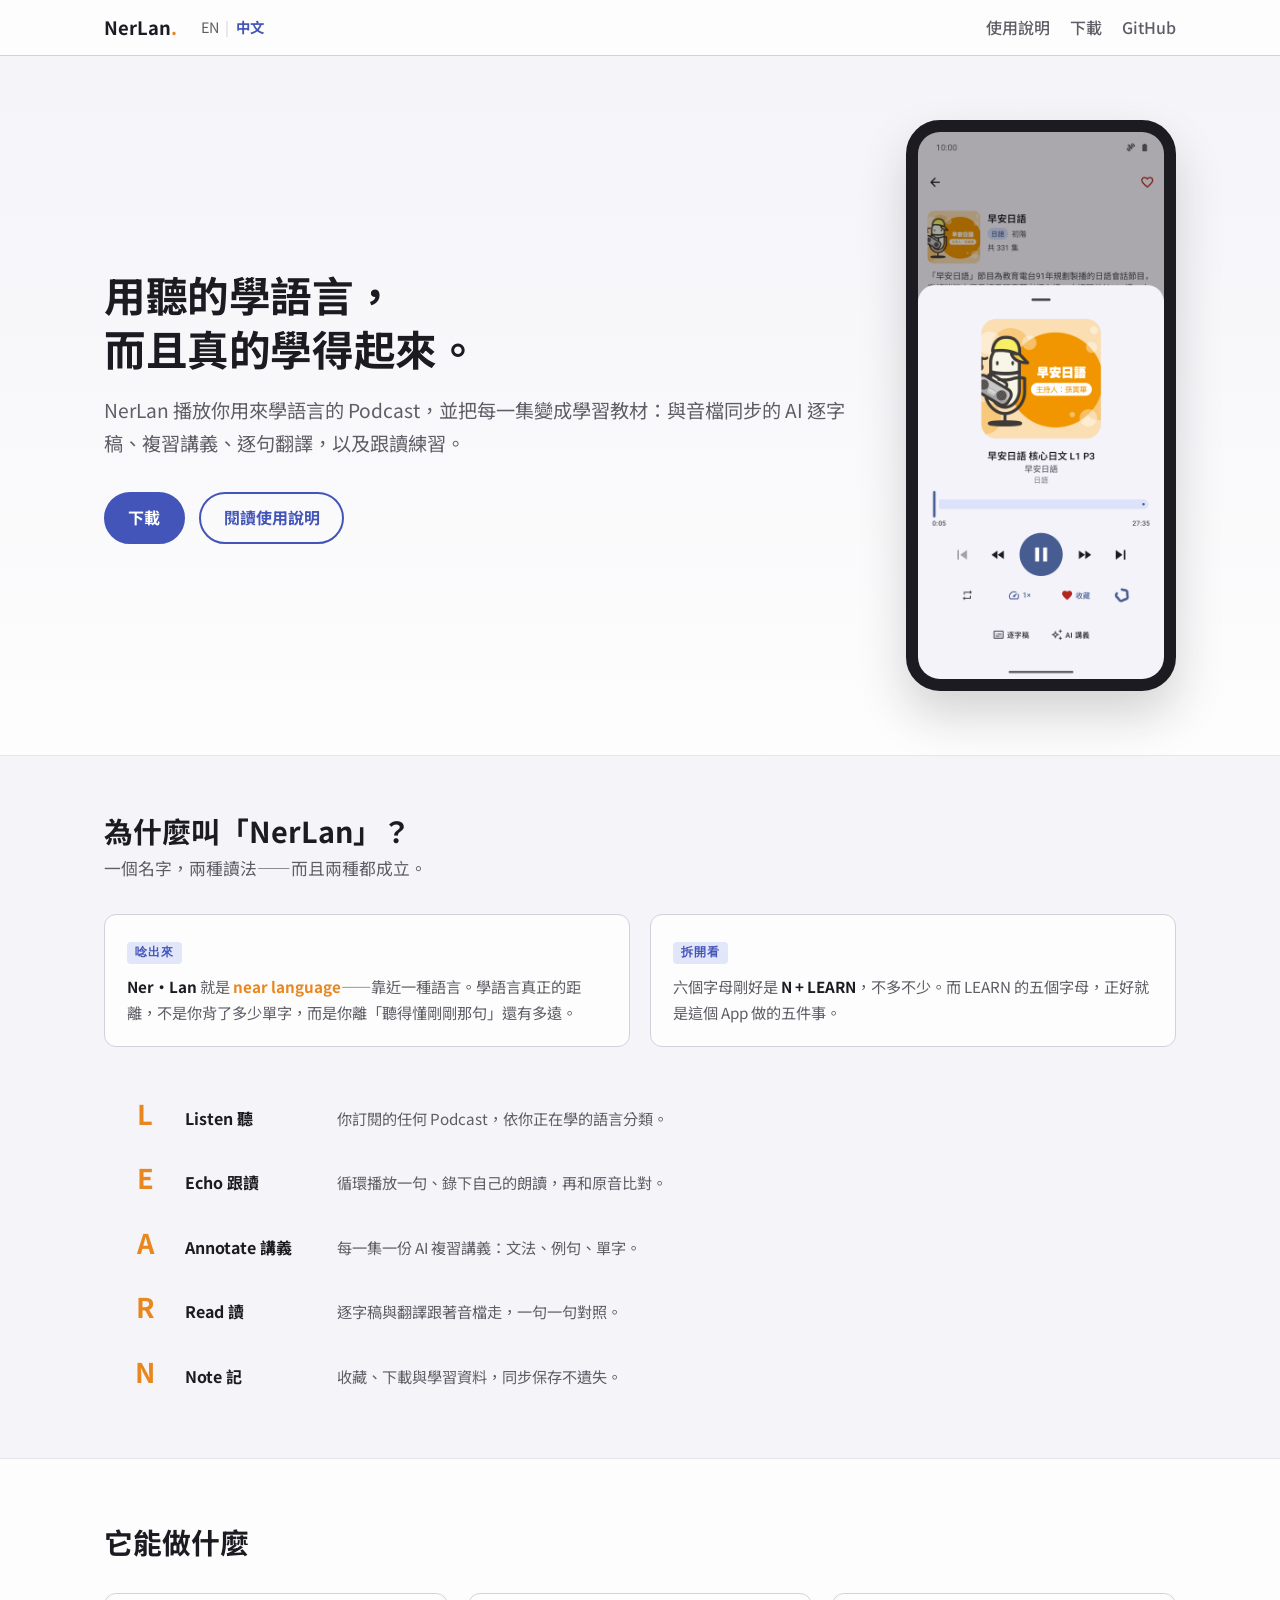
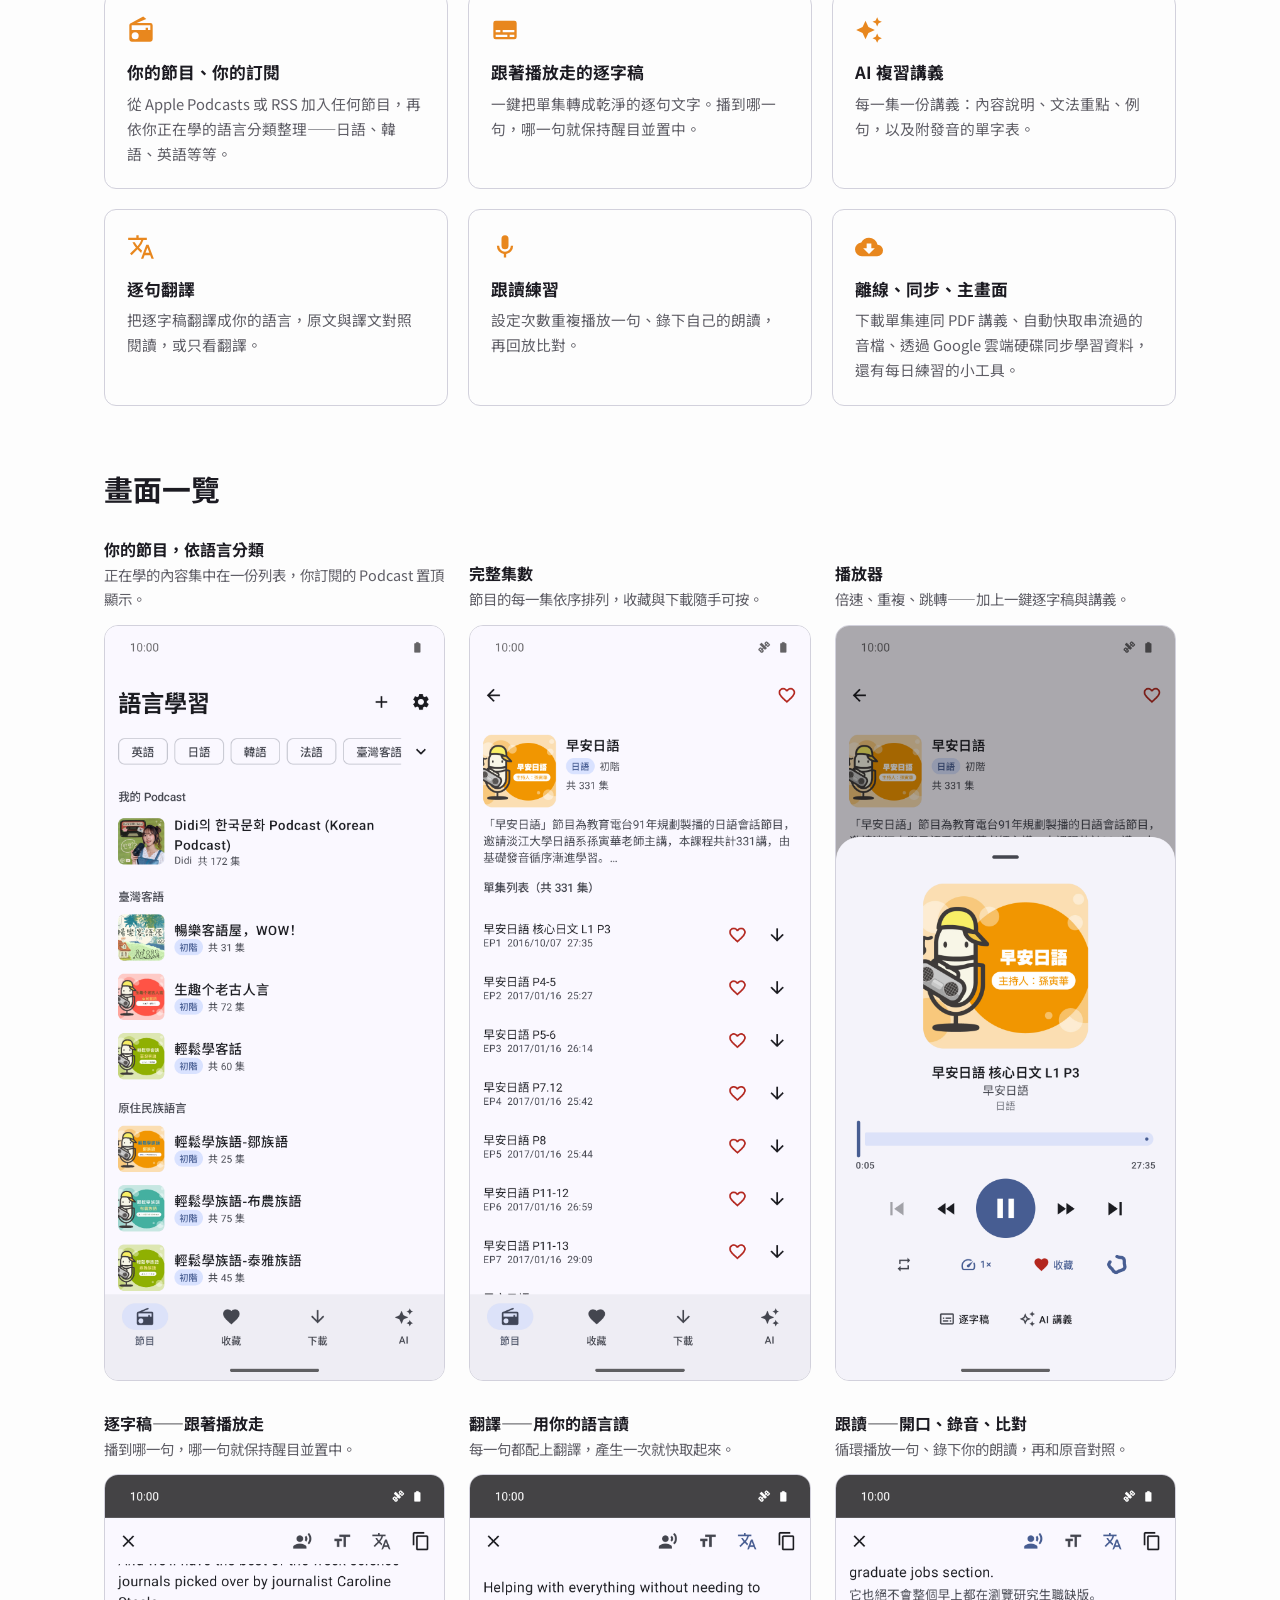
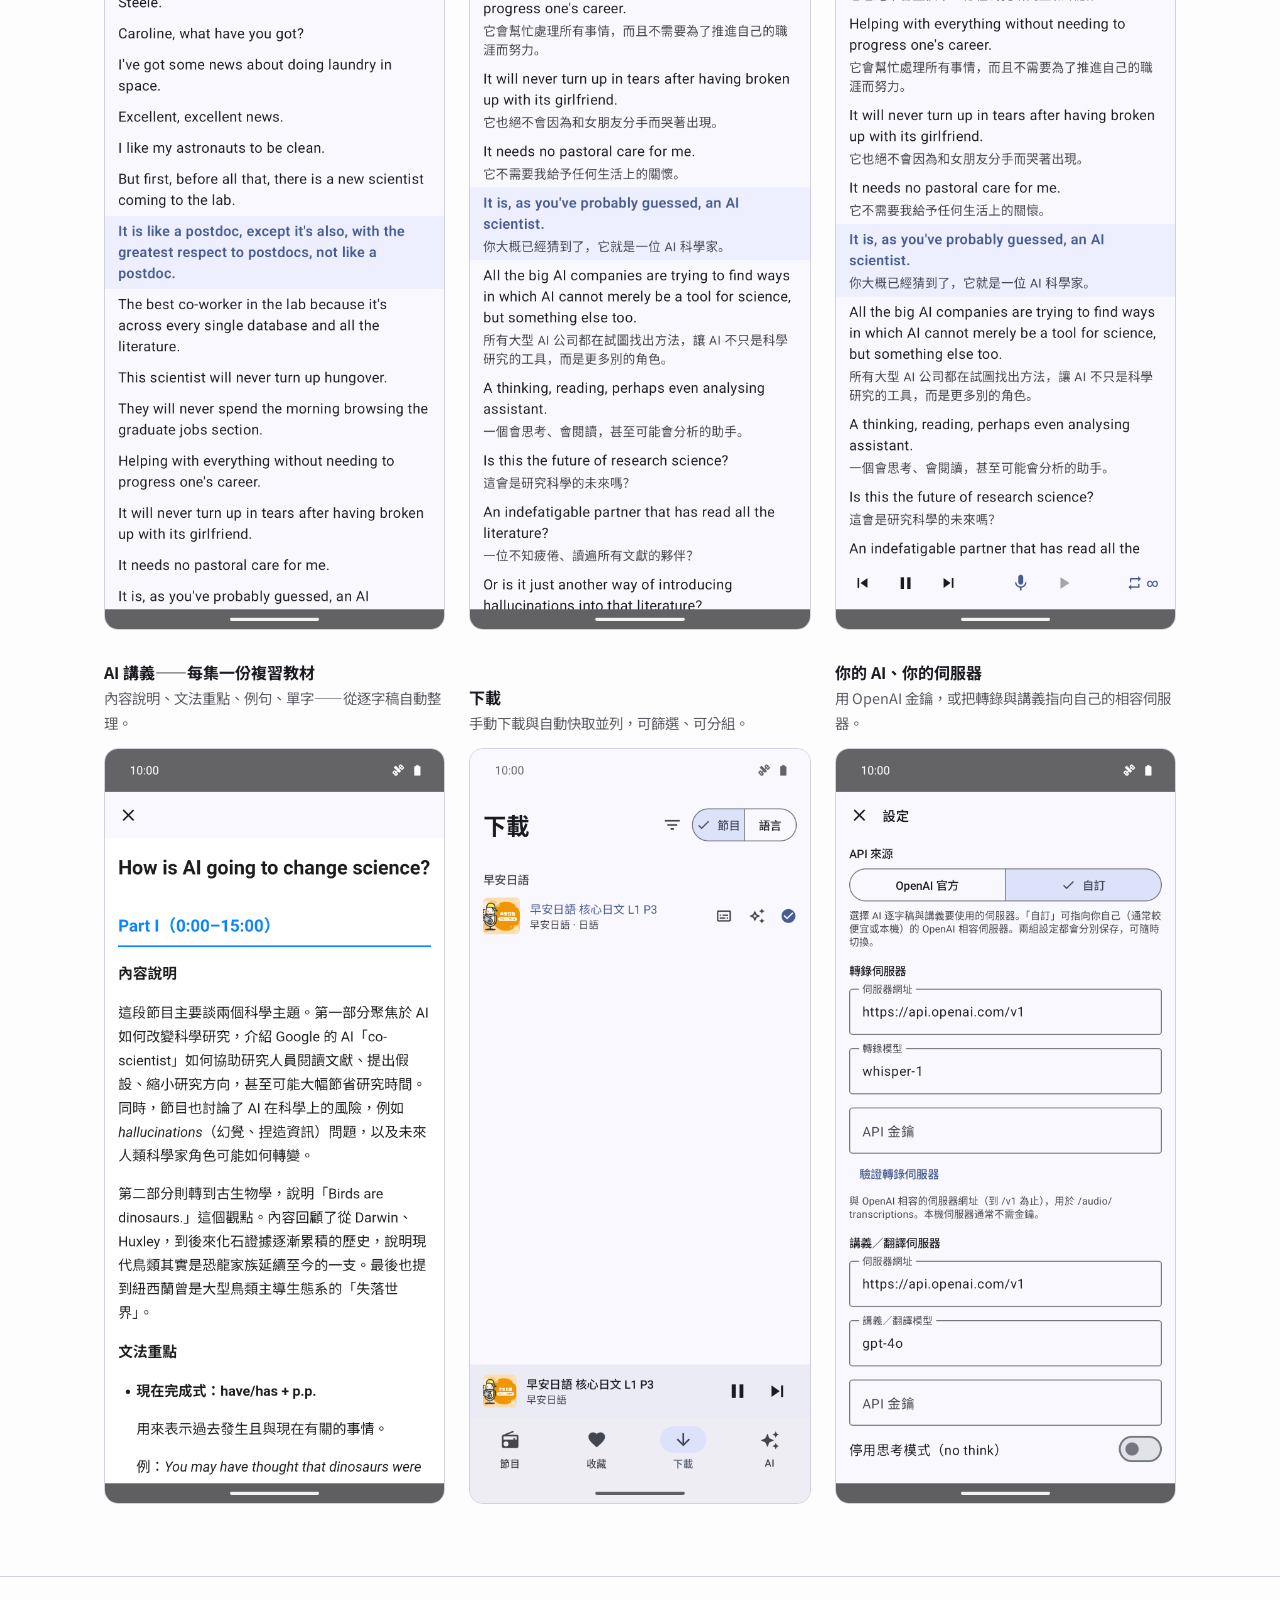
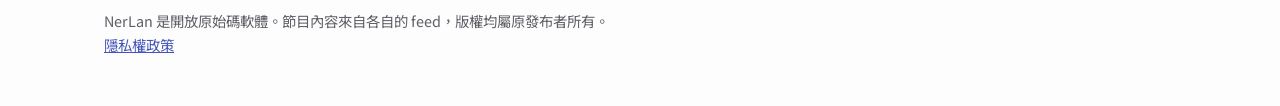
==== commit a0288eee: "docs: add a privacy policy for both apps The App Store requires a privacy policy URL to submit, and " ====
--- a/docs/zh-tw/index.html
+++ b/docs/zh-tw/index.html
@@ -4,6 +4,15 @@
 <head>
   <meta charset="utf-8">
   <meta name="viewport" content="width=device-width, initial-scale=1">
+  <!-- Google tag (gtag.js) -->
+  <script async src="https://www.googletagmanager.com/gtag/js?id=G-XQSZXV7E00"></script>
+  <script>
+    window.dataLayer = window.dataLayer || [];
+    function gtag(){dataLayer.push(arguments);}
+    gtag('js', new Date());
+
+    gtag('config', 'G-XQSZXV7E00');
+  </script>
   <title>NerLan — 用聽的學語言，加上 AI 學習工具</title>
   <meta name="description" content="NerLan 把你用來學語言的 Podcast 變成完整的學習流程：與播放同步的 AI 逐字稿、複習講義、翻譯與跟讀練習。">
   <link rel="stylesheet" href="../style.css">
@@ -130,6 +139,7 @@
 <footer class="site-footer">
   <div class="container">
     NerLan 是開放原始碼軟體。節目內容來自各自的 feed，版權均屬原發布者所有。
+    <br><a href="privacy.html">隱私權政策</a>
   </div>
 </footer>
 
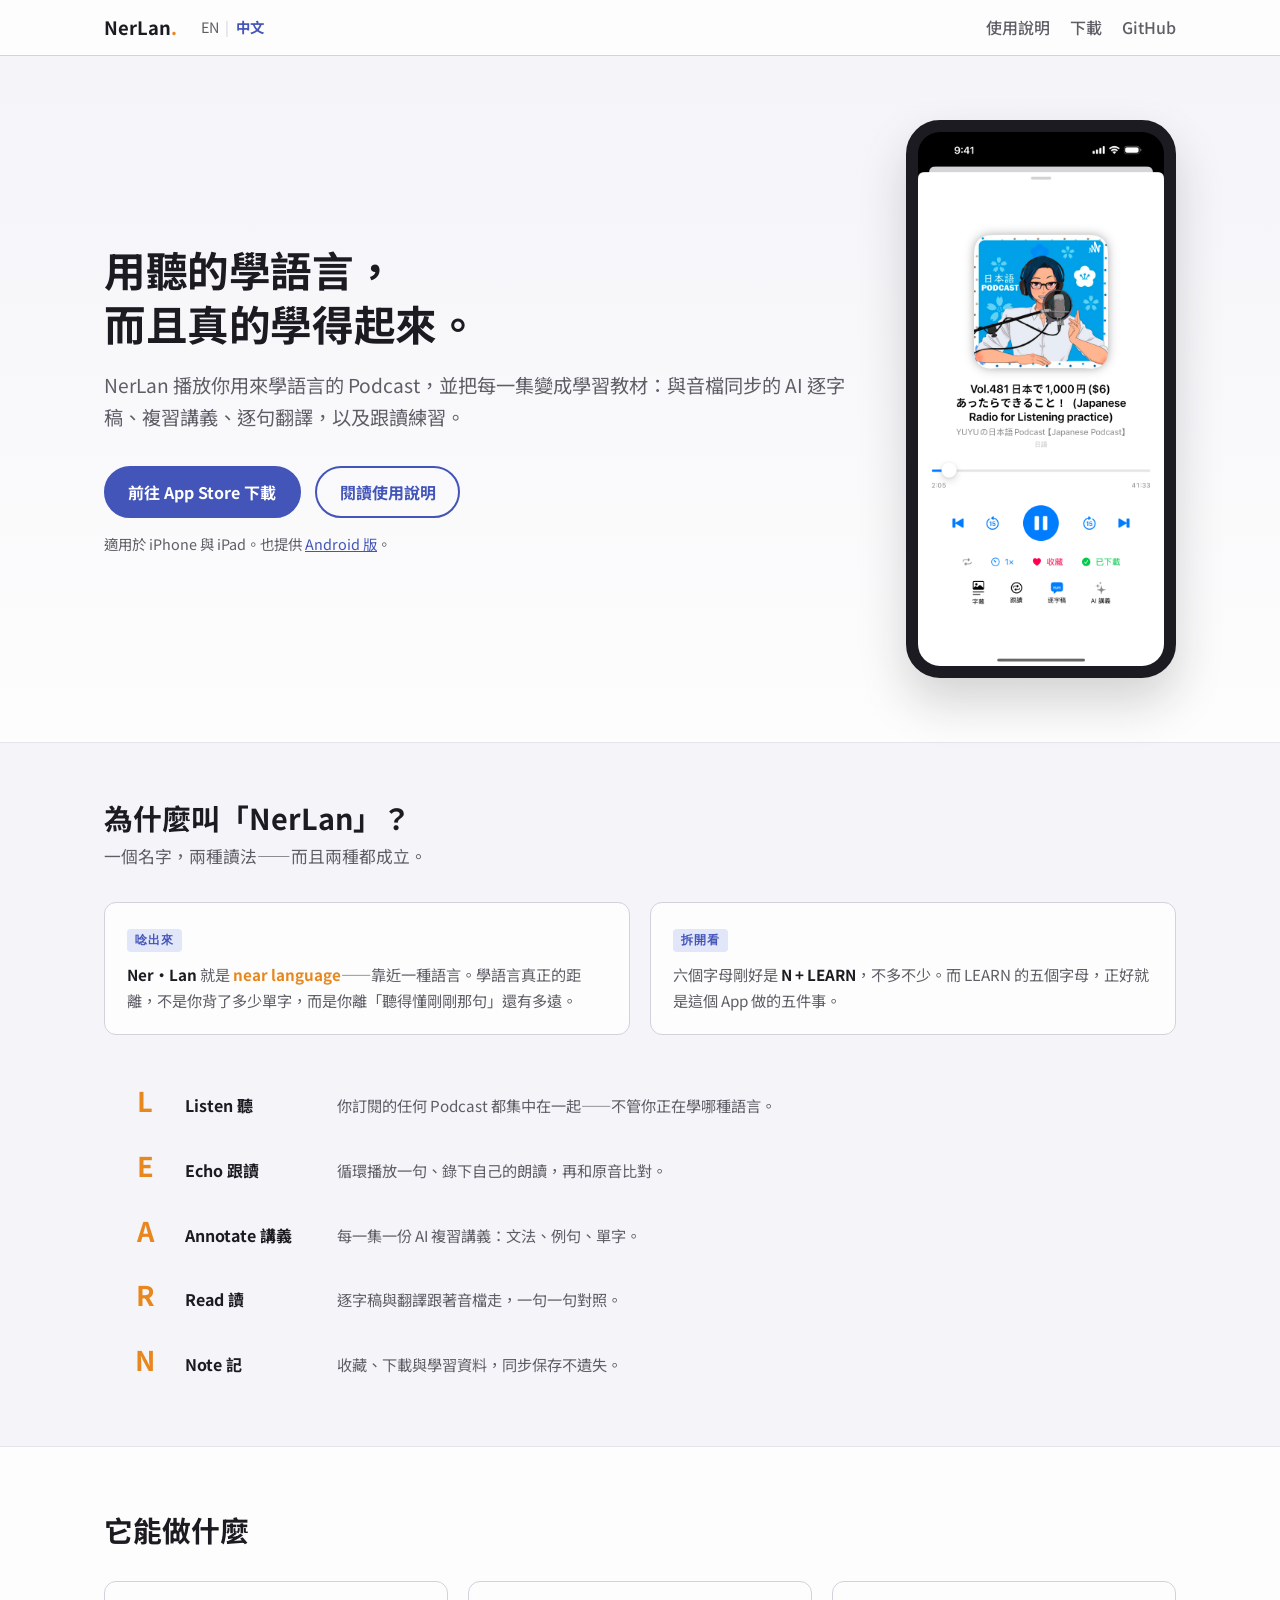
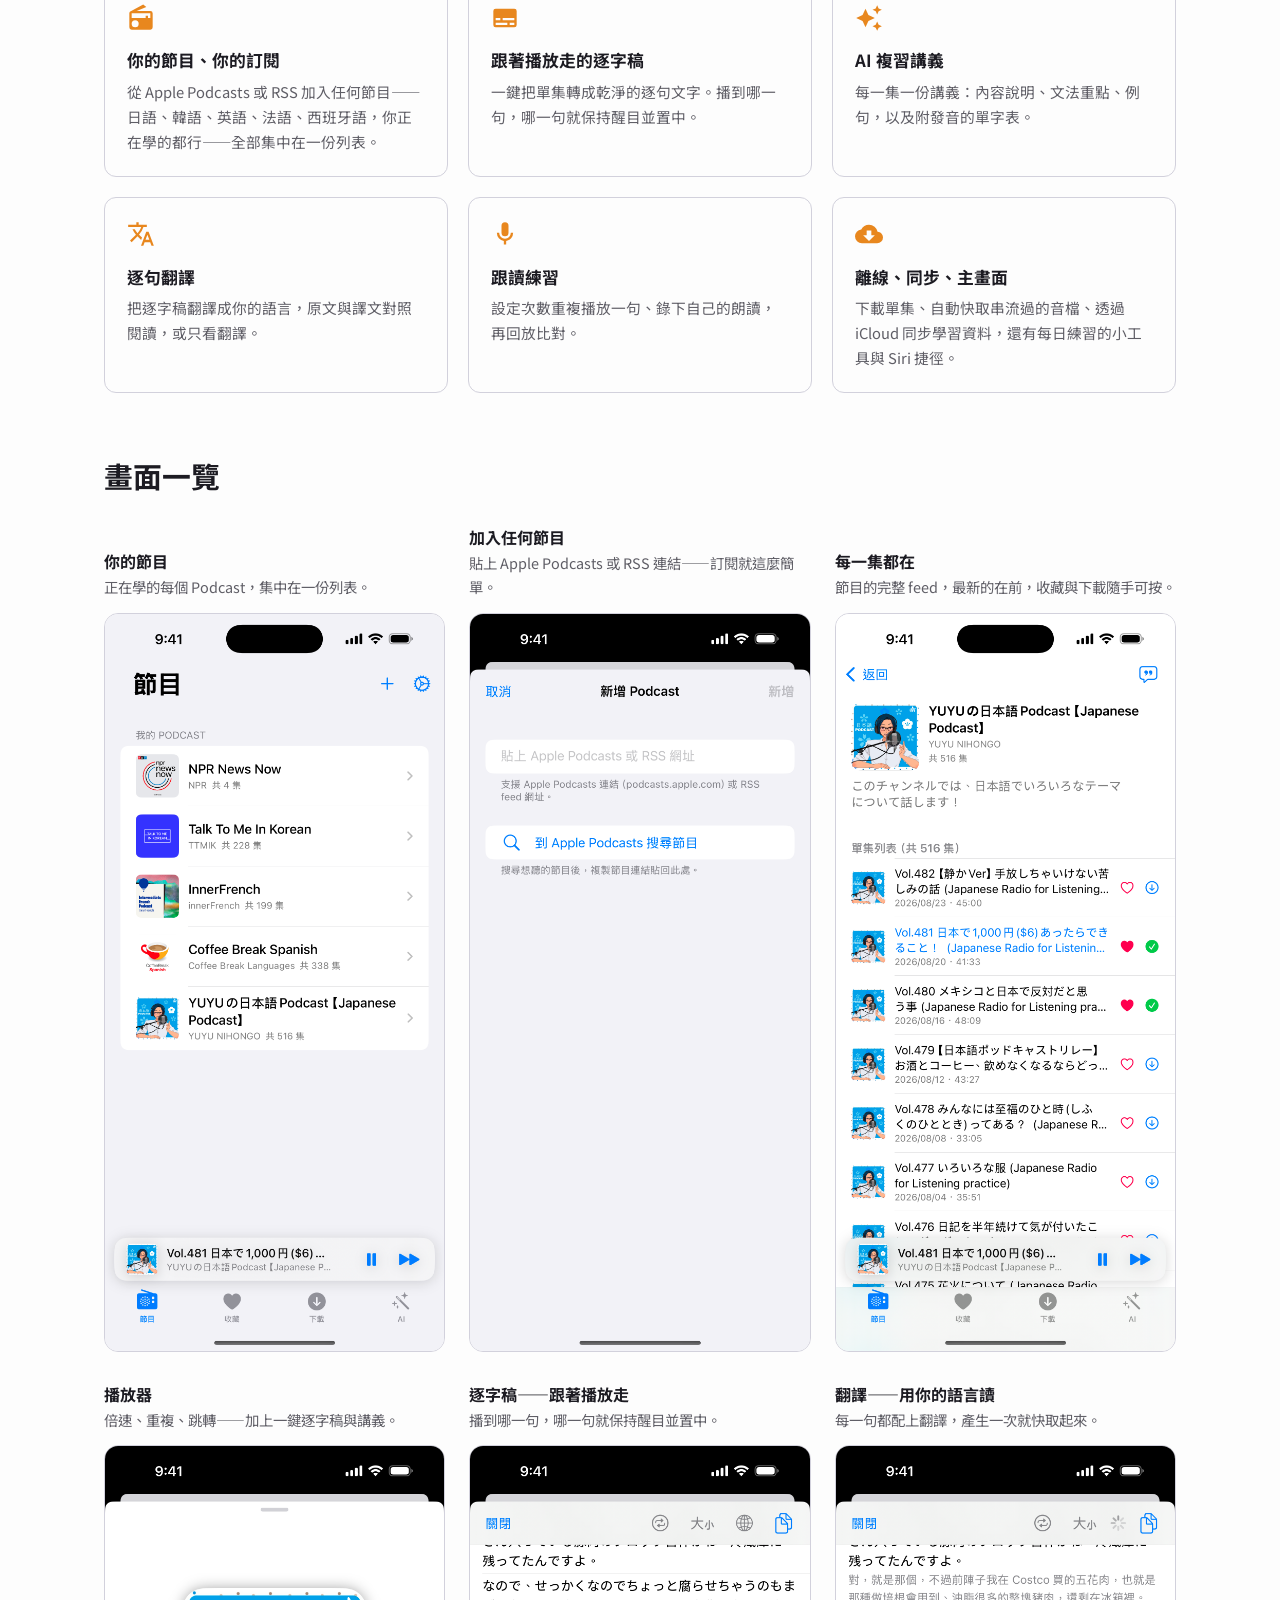
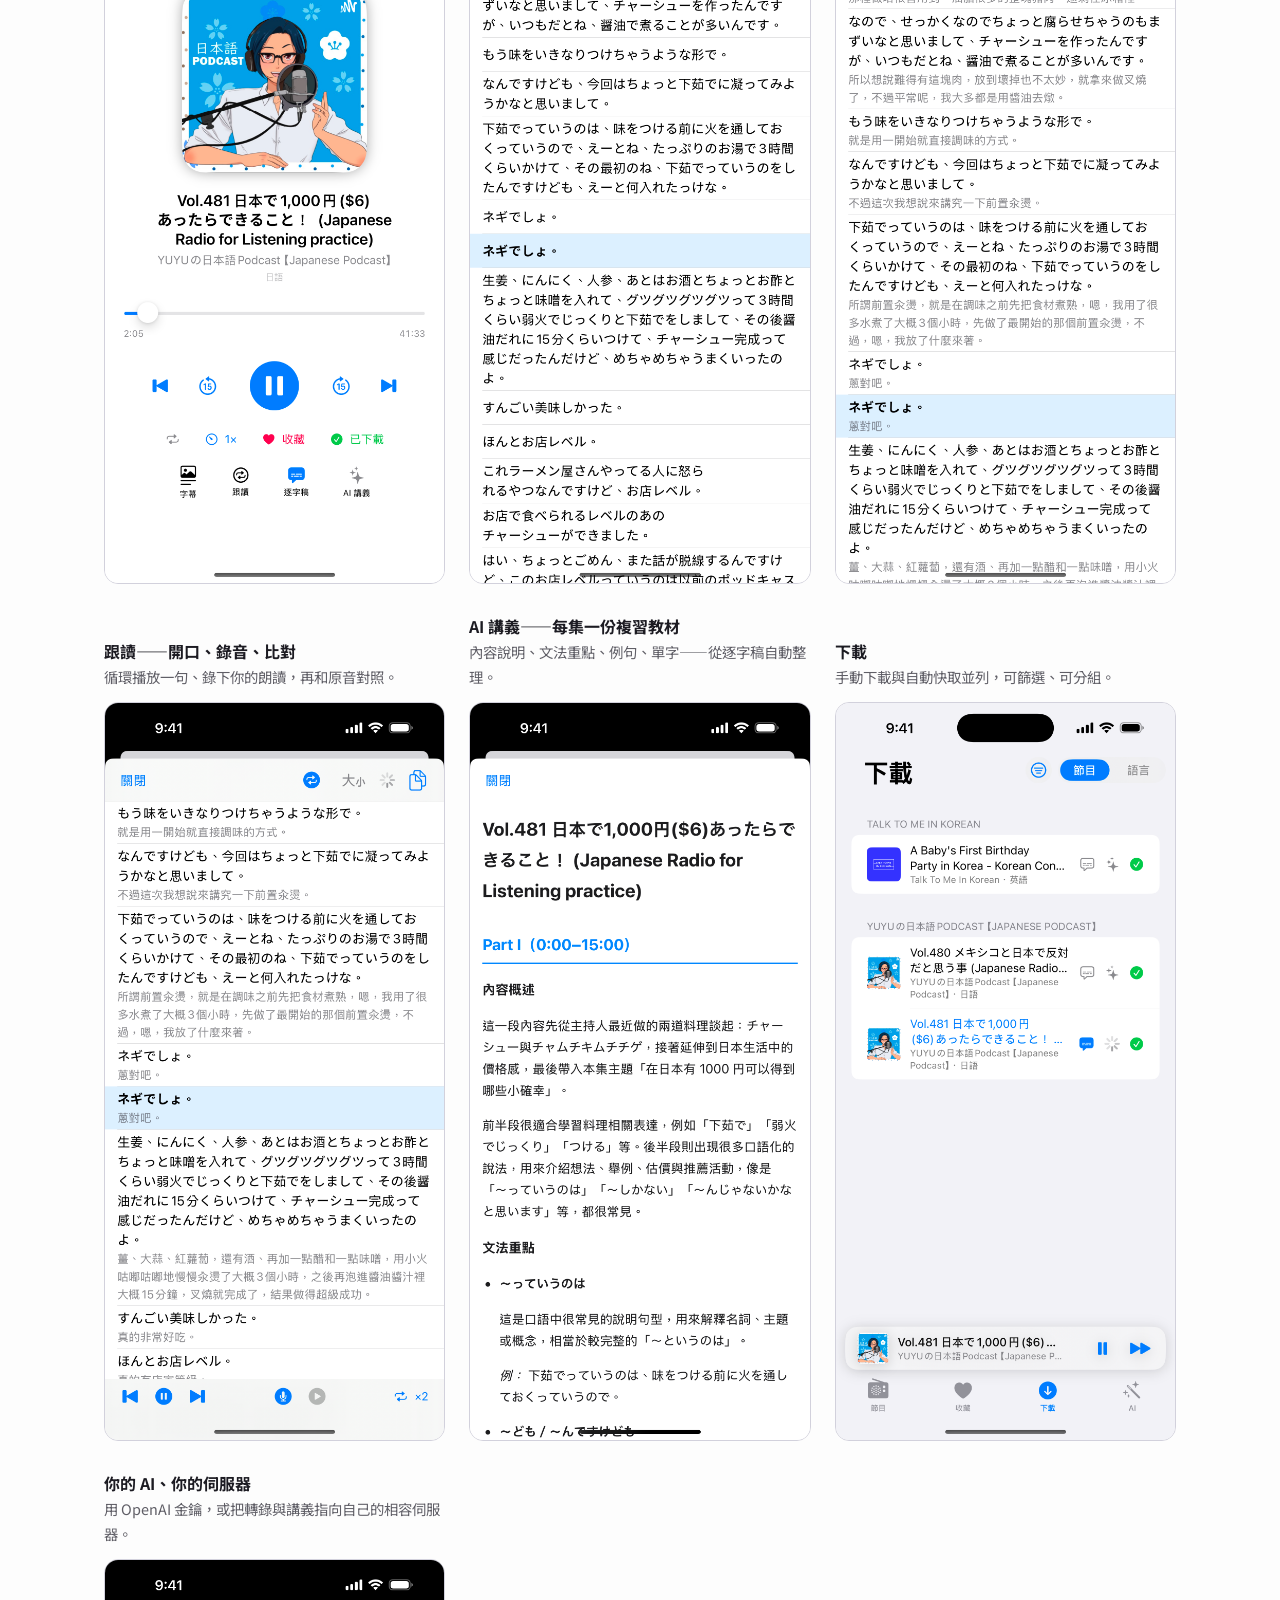
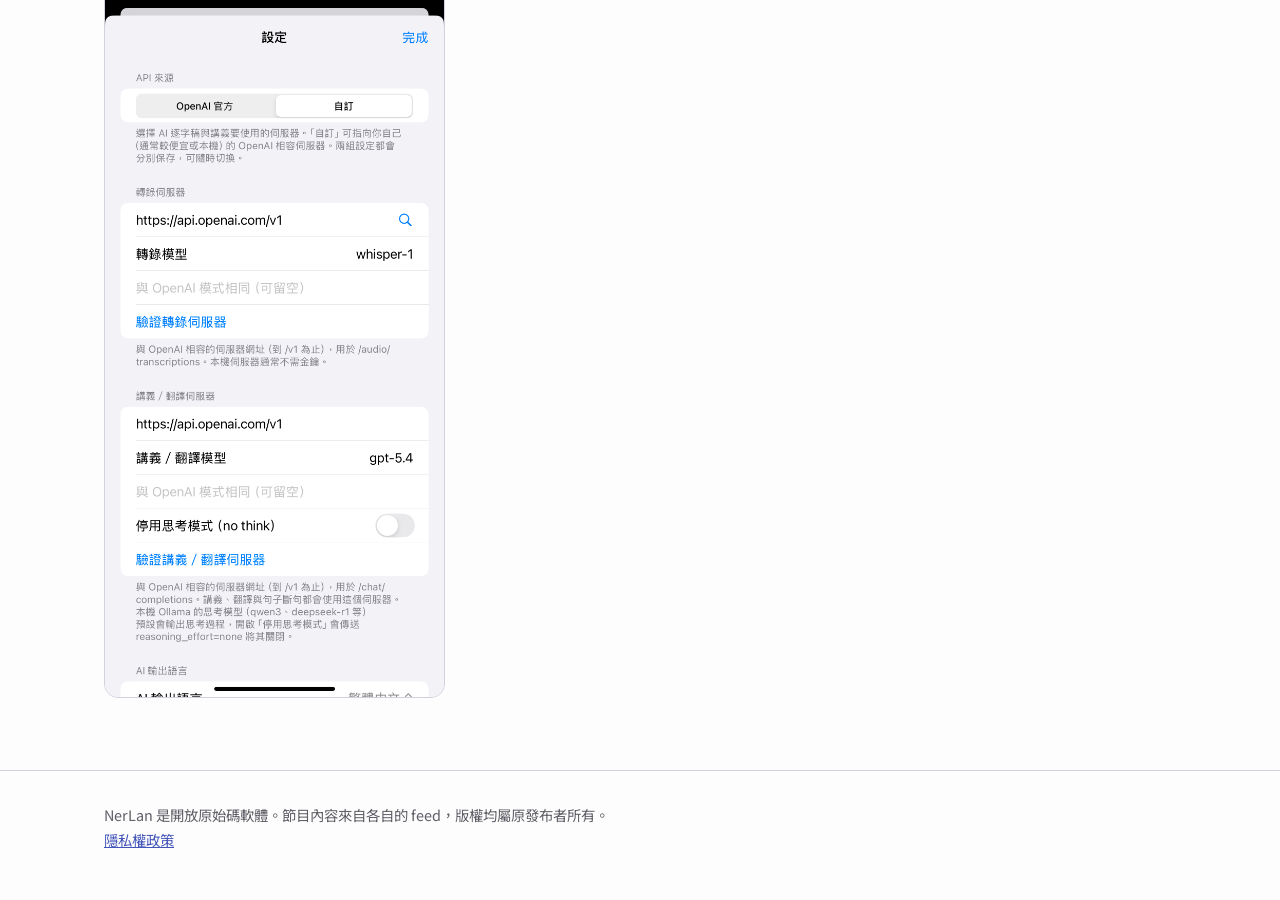
==== commit eedd27db: "docs: document the iOS App Store release; iOS simulator screenshots - Add the App Store link (apps.a" ====
--- a/docs/zh-tw/index.html
+++ b/docs/zh-tw/index.html
@@ -15,6 +15,9 @@
   </script>
   <title>NerLan — 用聽的學語言，加上 AI 學習工具</title>
   <meta name="description" content="NerLan 把你用來學語言的 Podcast 變成完整的學習流程：與播放同步的 AI 逐字稿、複習講義、翻譯與跟讀練習。">
+  <link rel="icon" href="../favicon.ico" sizes="any">
+  <link rel="icon" href="../favicon.svg" type="image/svg+xml">
+  <link rel="apple-touch-icon" href="../apple-touch-icon.png">
   <link rel="stylesheet" href="../style.css">
   <script defer src="../lang-banner.js"></script>
 </head>
@@ -27,7 +30,7 @@
     <ul class="site-nav__links">
       <li><a href="guide.html">使用說明</a></li>
       <li><a href="download.html">下載</a></li>
-      <li><a href="https://github.com/plateaukao/nerlan-android">GitHub</a></li>
+      <li><a href="https://github.com/plateaukao/nerlan">GitHub</a></li>
     </ul>
   </div>
 </nav>
@@ -38,12 +41,13 @@
       <h1>用聽的學語言，<br>而且真的學得起來。</h1>
       <p class="tagline">NerLan 播放你用來學語言的 Podcast，並把每一集變成學習教材：與音檔同步的 AI 逐字稿、複習講義、逐句翻譯，以及跟讀練習。</p>
       <div class="hero__cta">
-        <a class="btn btn--primary" href="download.html">下載</a>
+        <a class="btn btn--primary" href="https://apps.apple.com/tw/app/nerlan/id6782030130">前往 App Store 下載</a>
         <a class="btn btn--ghost" href="guide.html">閱讀使用說明</a>
       </div>
+      <p class="hero__note">適用於 iPhone 與 iPad。也提供 <a href="download.html">Android 版</a>。</p>
     </div>
     <div class="hero__shot">
-      <img src="../images/player.png" alt="NerLan 播放器正在播放日語節目" width="1080" height="2400">
+      <img src="../images/player.png" alt="NerLan 播放器正在播放日語 Podcast 單集" width="1320" height="2868">
     </div>
   </div>
 </header>
@@ -65,7 +69,7 @@
     </div>
 
     <ol class="learn-strip">
-      <li><a href="guide.html#programs"><span class="learn-strip__letter">L</span><span class="learn-strip__name">Listen 聽</span><span class="learn-strip__desc">你訂閱的任何 Podcast，依你正在學的語言分類。</span></a></li>
+      <li><a href="guide.html#programs"><span class="learn-strip__letter">L</span><span class="learn-strip__name">Listen 聽</span><span class="learn-strip__desc">你訂閱的任何 Podcast 都集中在一起——不管你正在學哪種語言。</span></a></li>
       <li><a href="guide.html#shadowing"><span class="learn-strip__letter">E</span><span class="learn-strip__name">Echo 跟讀</span><span class="learn-strip__desc">循環播放一句、錄下自己的朗讀，再和原音比對。</span></a></li>
       <li><a href="guide.html#handouts"><span class="learn-strip__letter">A</span><span class="learn-strip__name">Annotate 講義</span><span class="learn-strip__desc">每一集一份 AI 複習講義：文法、例句、單字。</span></a></li>
       <li><a href="guide.html#transcripts"><span class="learn-strip__letter">R</span><span class="learn-strip__name">Read 讀</span><span class="learn-strip__desc">逐字稿與翻譯跟著音檔走，一句一句對照。</span></a></li>
@@ -82,7 +86,7 @@
       <a class="feature-card" href="guide.html#programs">
         <svg viewBox="0 0 24 24" aria-hidden="true"><path d="M3.24 6.15C2.51 6.43 2 7.17 2 8v12a2 2 0 0 0 2 2h16a2 2 0 0 0 2-2V8a2 2 0 0 0-2-2H8.3l8.26-3.34L13.88.5 3.24 6.15zM7 20a3 3 0 1 1 0-6 3 3 0 0 1 0 6zm13-8h-2v-2h-2v2H4V8h16v4z"/></svg>
         <h3>你的節目、你的訂閱</h3>
-        <p>從 Apple Podcasts 或 RSS 加入任何節目，再依你正在學的語言分類整理——日語、韓語、英語等等。</p>
+        <p>從 Apple Podcasts 或 RSS 加入任何節目——日語、韓語、英語、法語、西班牙語，你正在學的都行——全部集中在一份列表。</p>
       </a>
 
       <a class="feature-card" href="guide.html#transcripts">
@@ -112,7 +116,7 @@
       <a class="feature-card" href="guide.html#downloads">
         <svg viewBox="0 0 24 24" aria-hidden="true"><path d="M19.35 10.04A7.49 7.49 0 0 0 12 4C9.11 4 6.6 5.64 5.35 8.04A5.994 5.994 0 0 0 0 14a6 6 0 0 0 6 6h13a5 5 0 0 0 5-5c0-2.64-2.05-4.78-4.65-4.96zM17 13l-5 5-5-5h3V9h4v4h3z"/></svg>
         <h3>離線、同步、主畫面</h3>
-        <p>下載單集連同 PDF 講義、自動快取串流過的音檔、透過 Google 雲端硬碟同步學習資料，還有每日練習的小工具。</p>
+        <p>下載單集、自動快取串流過的音檔、透過 iCloud 同步學習資料，還有每日練習的小工具與 Siri 捷徑。</p>
       </a>
 
     </div>
@@ -123,8 +127,9 @@
   <div class="container">
     <h2>畫面一覽</h2>
     <div class="gallery__grid">
-      <figure class="gallery__item"><img src="../images/podcast.png" alt="節目列表與訂閱的 Podcast" loading="lazy"><figcaption><h3>你的節目，依語言分類</h3><p>正在學的內容集中在一份列表，你訂閱的 Podcast 置頂顯示。</p></figcaption></figure>
-      <figure class="gallery__item"><img src="../images/program-detail.png" alt="節目頁與單集列表" loading="lazy"><figcaption><h3>完整集數</h3><p>節目的每一集依序排列，收藏與下載隨手可按。</p></figcaption></figure>
+      <figure class="gallery__item"><img src="../images/programs.png" alt="節目分頁列出訂閱的 Podcast" loading="lazy"><figcaption><h3>你的節目</h3><p>正在學的每個 Podcast，集中在一份列表。</p></figcaption></figure>
+      <figure class="gallery__item"><img src="../images/podcast.png" alt="新增 Podcast 對話框" loading="lazy"><figcaption><h3>加入任何節目</h3><p>貼上 Apple Podcasts 或 RSS 連結——訂閱就這麼簡單。</p></figcaption></figure>
+      <figure class="gallery__item"><img src="../images/program-detail.png" alt="節目頁與單集列表" loading="lazy"><figcaption><h3>每一集都在</h3><p>節目的完整 feed，最新的在前，收藏與下載隨手可按。</p></figcaption></figure>
       <figure class="gallery__item"><img src="../images/player.png" alt="完整播放器" loading="lazy"><figcaption><h3>播放器</h3><p>倍速、重複、跳轉——加上一鍵逐字稿與講義。</p></figcaption></figure>
       <figure class="gallery__item"><img src="../images/transcript.png" alt="逐字稿，朗讀中的句子醒目顯示" loading="lazy"><figcaption><h3>逐字稿——跟著播放走</h3><p>播到哪一句，哪一句就保持醒目並置中。</p></figcaption></figure>
       <figure class="gallery__item"><img src="../images/translation.png" alt="雙語逐字稿，每句下方附翻譯" loading="lazy"><figcaption><h3>翻譯——用你的語言讀</h3><p>每一句都配上翻譯，產生一次就快取起來。</p></figcaption></figure>
--- a/docs/style.css
+++ b/docs/style.css
@@ -158,6 +158,8 @@
 }
 
 .hero__cta { display: flex; gap: 0.9rem; flex-wrap: wrap; }
+.hero__note { margin: 0.9rem 0 0; color: var(--mid); font-size: 0.9rem; }
+.download-card .btn + .btn { margin-left: 0.5rem; }
 
 .btn {
   display: inline-block;
